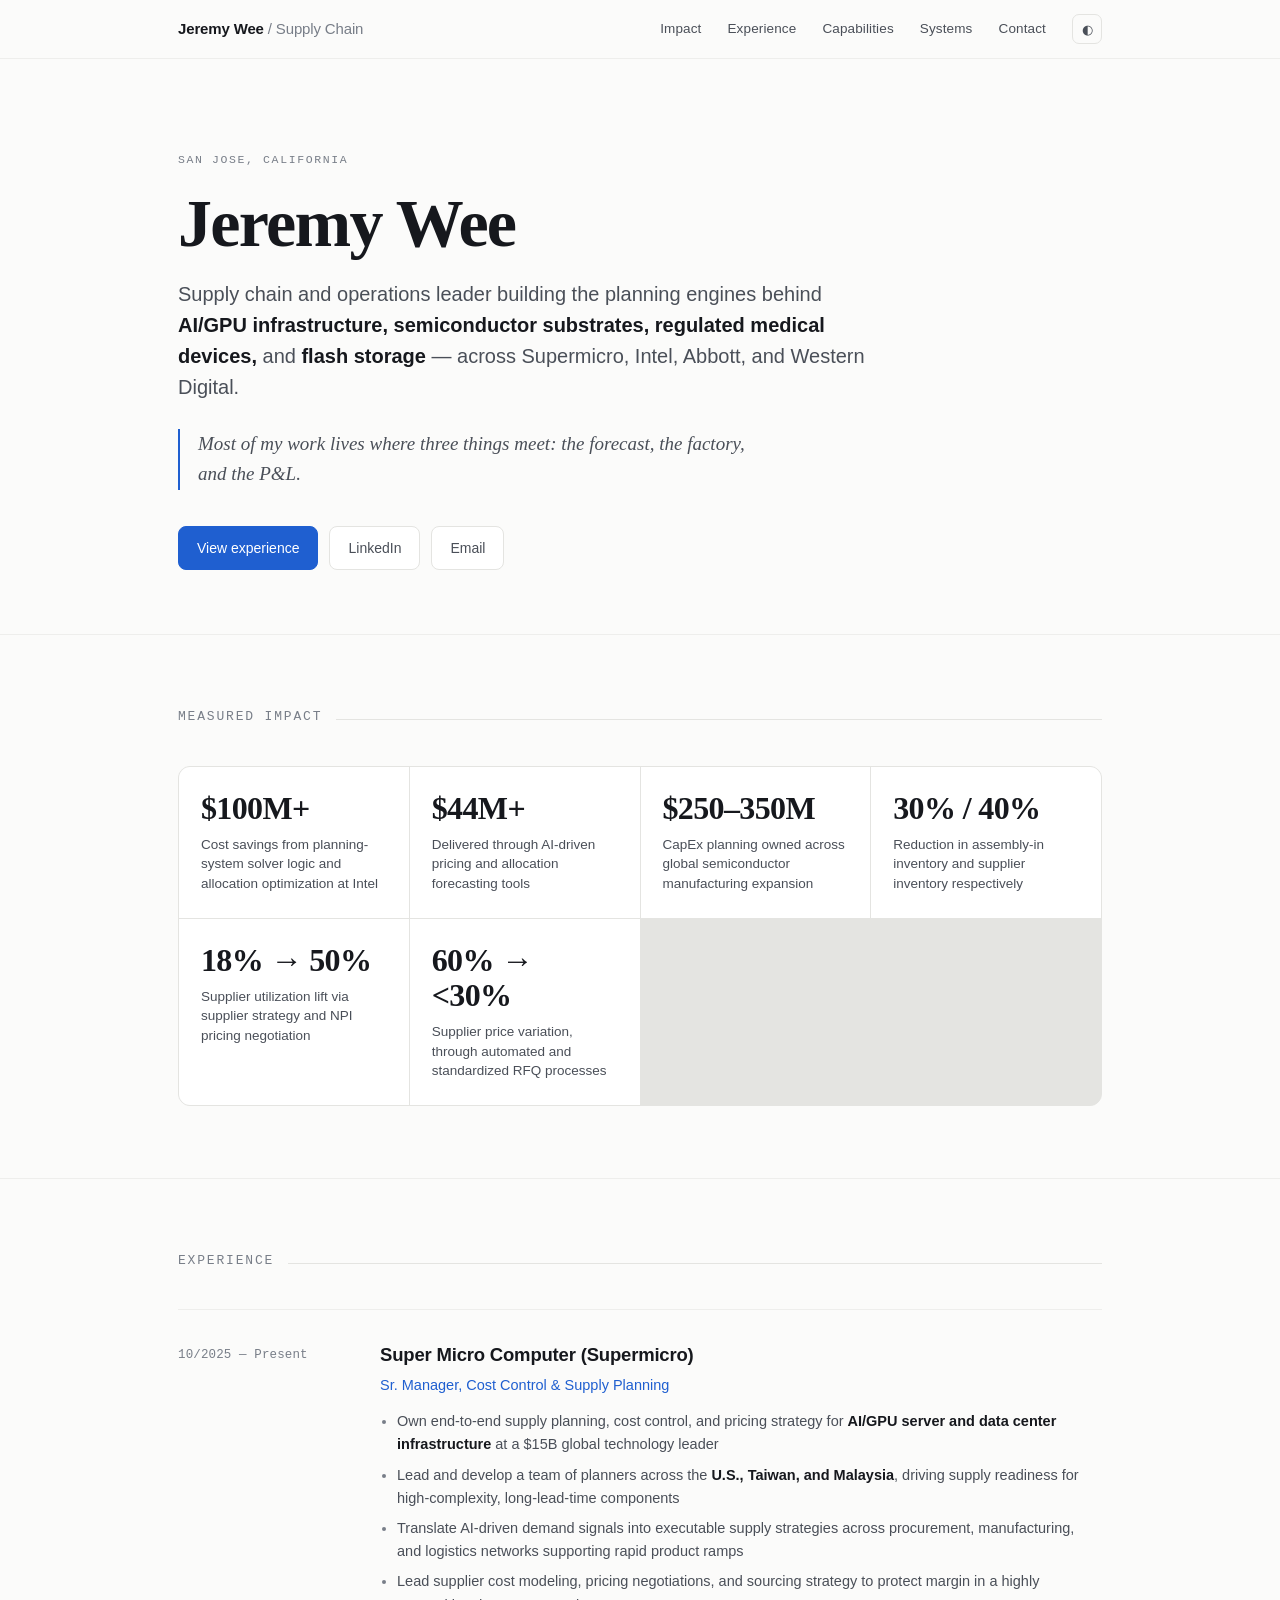
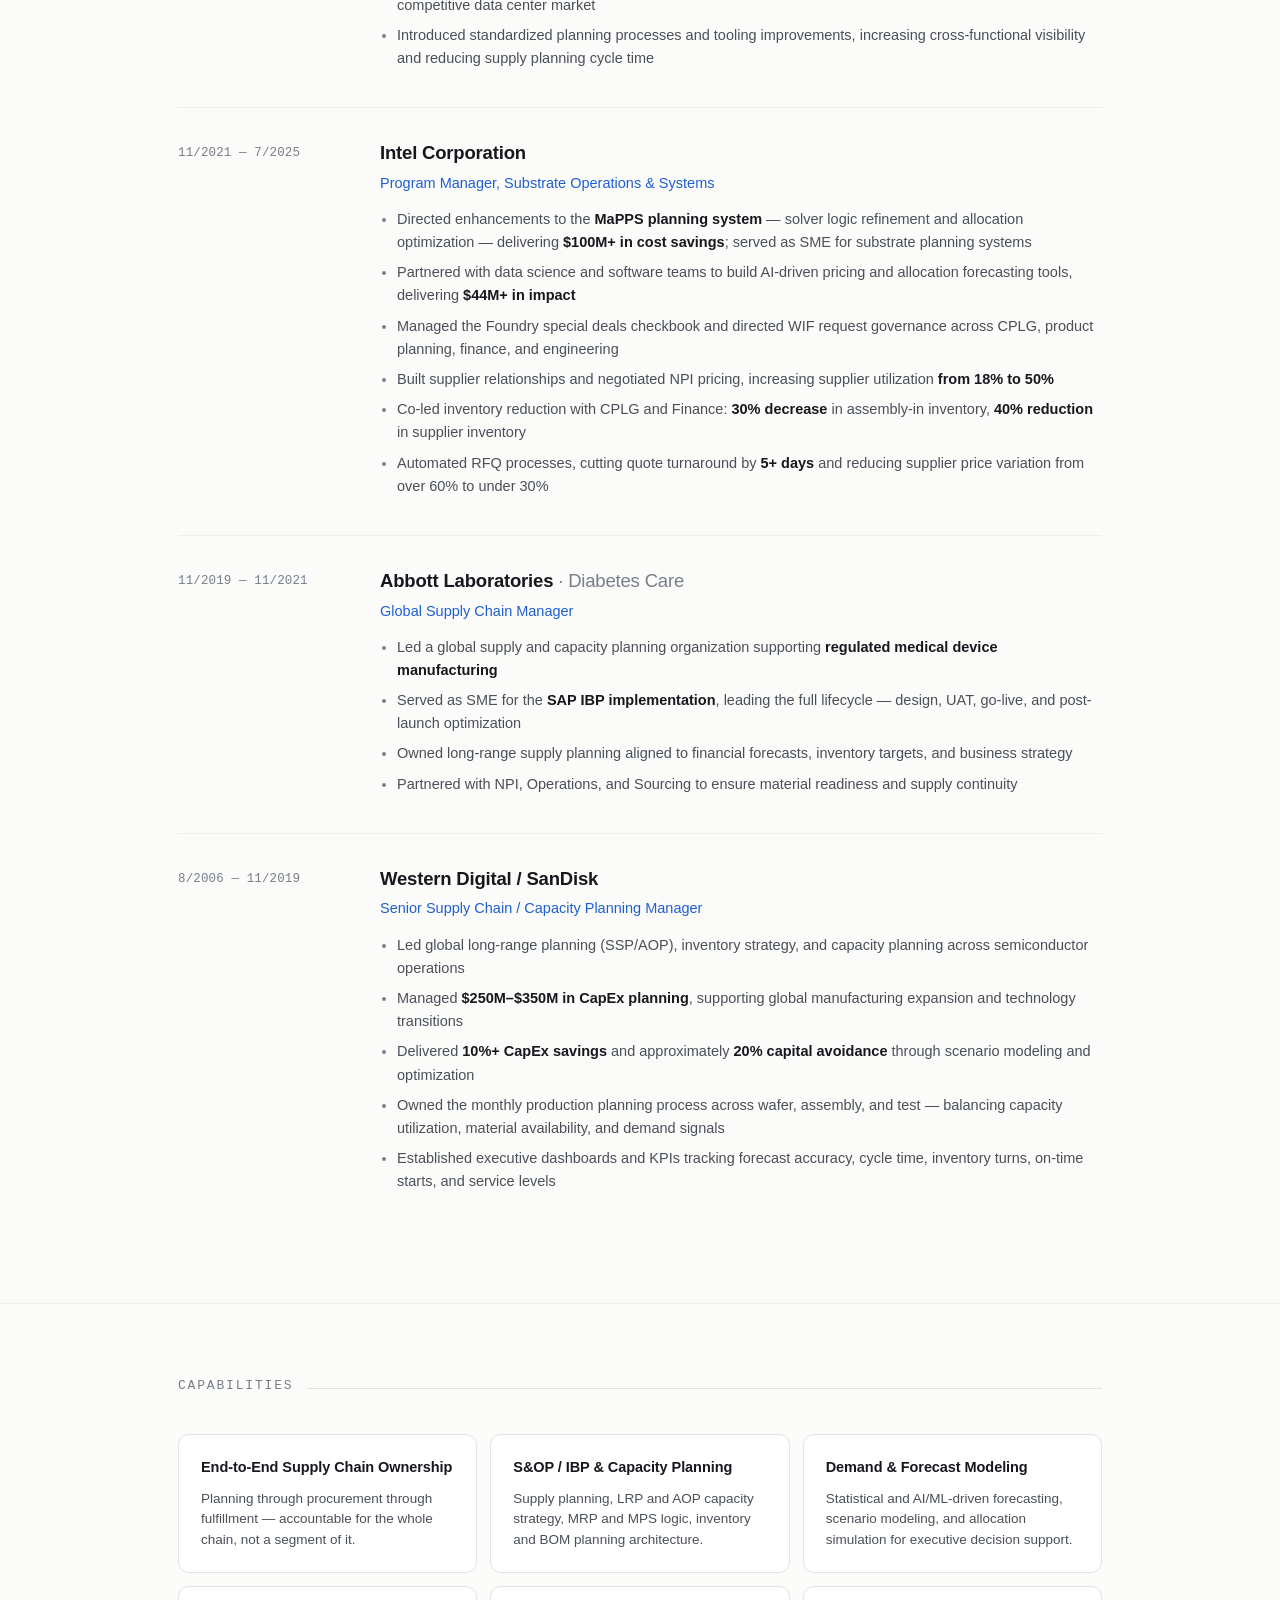
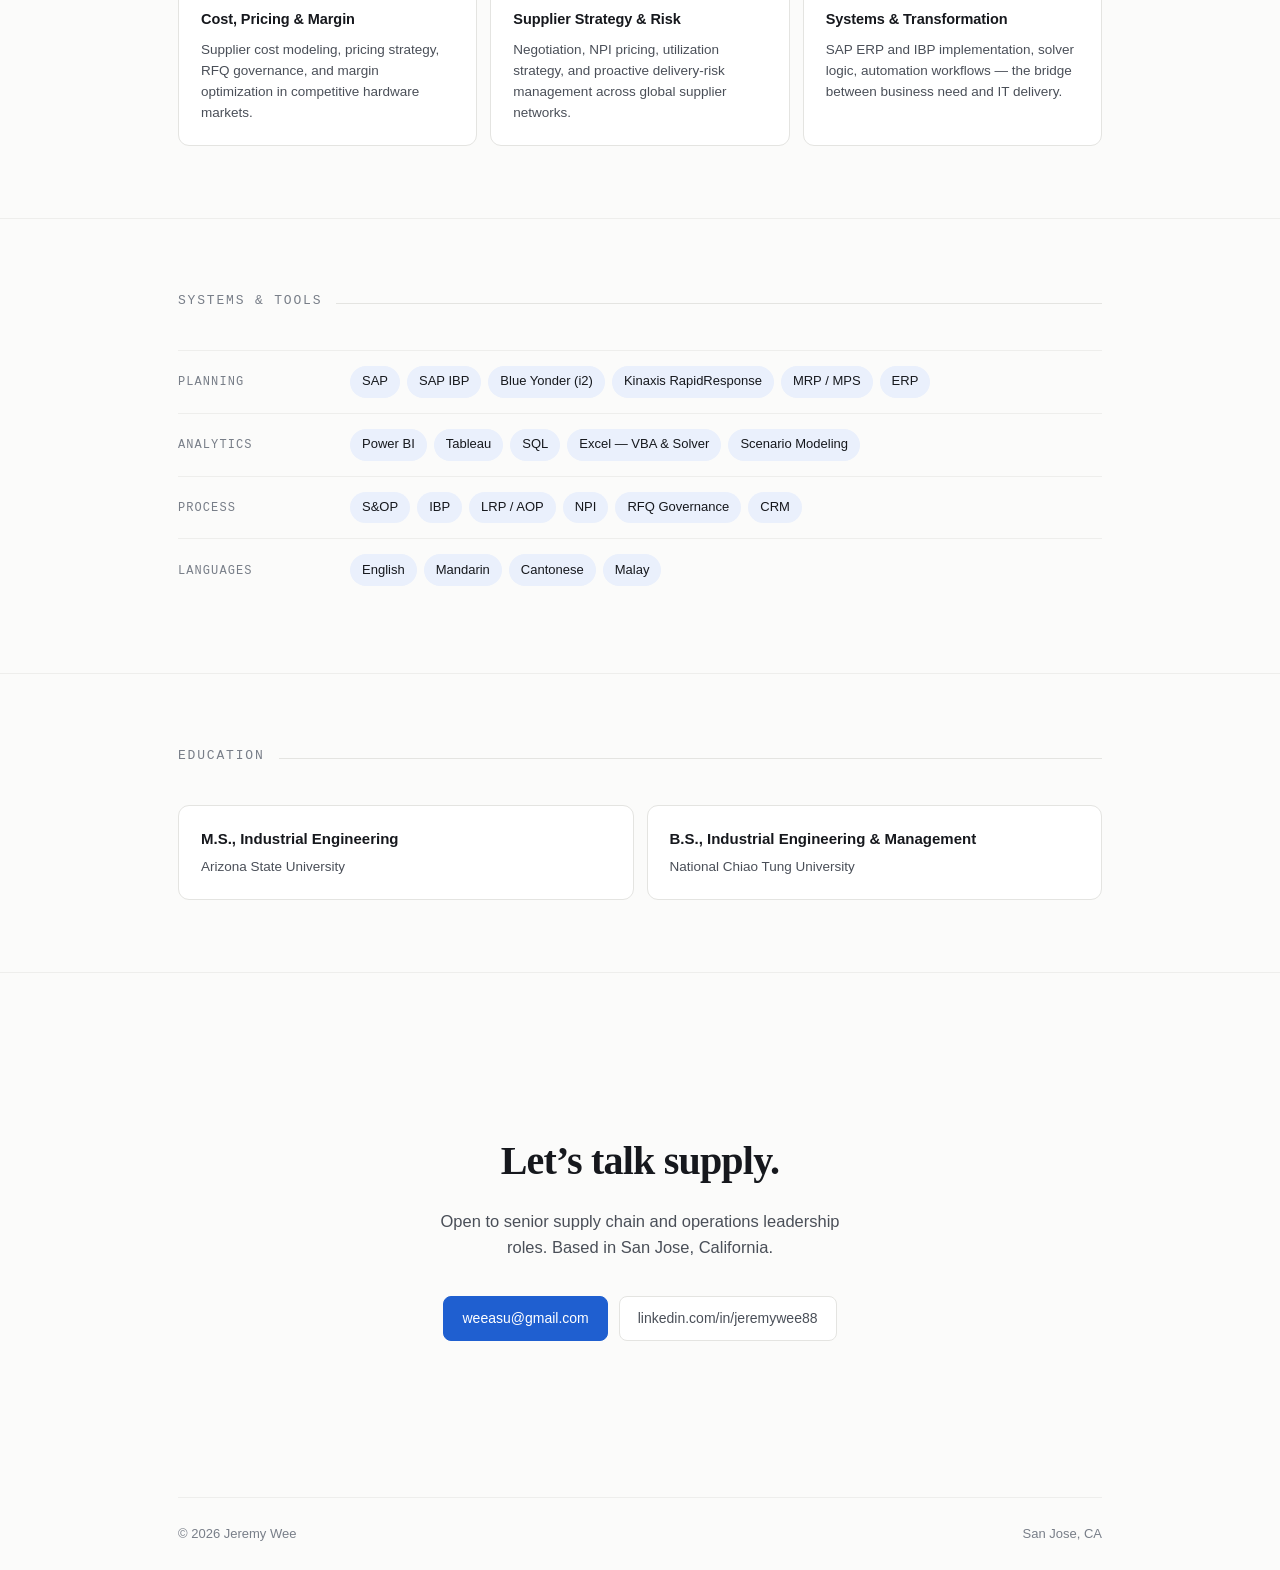
==== index.html @ 5e12306e "Add profile README and portfolio site Profile README renders on github.com/gnotacomp; index.html ser" ====
<!doctype html>
<html lang="en">
<head>
<meta charset="utf-8">
<meta name="viewport" content="width=device-width, initial-scale=1">
<title>Jeremy Wee — Supply Chain &amp; Operations Leader</title>
<meta name="description" content="Supply chain and operations leader with 19 years across Supermicro, Intel, Abbott, and Western Digital. End-to-end planning, capacity strategy, cost and pricing, systems transformation.">
<style>
:root{
  --bg:#fbfbfa; --surface:#ffffff; --line:#e4e4e1; --line-soft:#eeeeec;
  --ink:#16181d; --ink-2:#4a4f58; --ink-3:#787e88;
  --accent:#1f5fd0; --accent-soft:#eaf0fc;
  --mono:ui-monospace,SFMono-Regular,"SF Mono",Menlo,Consolas,monospace;
  --sans:-apple-system,BlinkMacSystemFont,"Segoe UI",Inter,Roboto,Helvetica,Arial,sans-serif;
  --serif:"Iowan Old Style","Palatino Linotype",Palatino,Georgia,serif;
}
@media (prefers-color-scheme:dark){
  :root:not([data-theme="light"]){
    --bg:#0e1013; --surface:#15181d; --line:#262a31; --line-soft:#1e2127;
    --ink:#f0f1f3; --ink-2:#aeb4be; --ink-3:#777e89;
    --accent:#6a9bf0; --accent-soft:#182236;
  }
}
:root[data-theme="dark"]{
  --bg:#0e1013; --surface:#15181d; --line:#262a31; --line-soft:#1e2127;
  --ink:#f0f1f3; --ink-2:#aeb4be; --ink-3:#777e89;
  --accent:#6a9bf0; --accent-soft:#182236;
}
*{box-sizing:border-box}
body{margin:0;background:var(--bg);color:var(--ink);font-family:var(--sans);
  font-size:16px;line-height:1.6;-webkit-font-smoothing:antialiased}
.wrap{max-width:980px;margin:0 auto;padding:0 28px}
a{color:var(--accent);text-decoration:none}
a:hover{text-decoration:underline}
img{max-width:100%}

/* ---------- nav ---------- */
nav{position:sticky;top:0;z-index:50;background:var(--bg);
  border-bottom:1px solid var(--line-soft)}
nav .wrap{display:flex;align-items:center;justify-content:space-between;height:58px}
.mark{font-weight:650;letter-spacing:-.01em;font-size:15px;color:var(--ink)}
.mark span{color:var(--ink-3);font-weight:400}
.navlinks{display:flex;gap:26px;align-items:center}
.navlinks a{font-size:13.5px;color:var(--ink-2);letter-spacing:.01em}
.navlinks a:hover{color:var(--ink);text-decoration:none}
#themeBtn{background:none;border:1px solid var(--line);color:var(--ink-2);cursor:pointer;
  border-radius:7px;width:30px;height:30px;font-size:13px;line-height:1;display:grid;place-items:center}
#themeBtn:hover{color:var(--ink);border-color:var(--ink-3)}
@media(max-width:620px){.navlinks a:not(.cta){display:none}}

/* ---------- hero ---------- */
header{padding:92px 0 64px;border-bottom:1px solid var(--line-soft)}
.eyebrow{font-family:var(--mono);font-size:11.5px;letter-spacing:.14em;text-transform:uppercase;
  color:var(--ink-3);margin:0 0 20px}
h1{font-family:var(--serif);font-size:clamp(42px,7vw,68px);line-height:1.02;letter-spacing:-.025em;
  margin:0 0 20px;font-weight:600}
.lede{font-size:clamp(17px,2.4vw,20px);color:var(--ink-2);max-width:62ch;margin:0 0 14px;line-height:1.55}
.lede b{color:var(--ink);font-weight:600}
.pitch{font-family:var(--serif);font-size:19px;font-style:italic;color:var(--ink-2);
  max-width:60ch;margin:26px 0 0;padding-left:18px;border-left:2px solid var(--accent)}
.actions{display:flex;gap:11px;flex-wrap:wrap;margin-top:36px}
.btn{display:inline-flex;align-items:center;gap:7px;padding:10px 18px;border-radius:8px;
  font-size:14px;font-weight:500;border:1px solid var(--line);color:var(--ink-2);background:var(--surface)}
.btn:hover{border-color:var(--ink-3);color:var(--ink);text-decoration:none}
.btn.primary{background:var(--accent);border-color:var(--accent);color:#fff}
.btn.primary:hover{filter:brightness(1.08);color:#fff}

/* ---------- sections ---------- */
section{padding:72px 0;border-bottom:1px solid var(--line-soft)}
.sec-head{display:flex;align-items:baseline;gap:14px;margin-bottom:38px}
h2{font-size:13px;font-family:var(--mono);letter-spacing:.14em;text-transform:uppercase;
  color:var(--ink-3);margin:0;font-weight:500;white-space:nowrap}
.sec-head .rule{flex:1;height:1px;background:var(--line)}

/* ---------- metrics ---------- */
.metrics{display:grid;grid-template-columns:repeat(auto-fit,minmax(215px,1fr));gap:1px;
  background:var(--line);border:1px solid var(--line);border-radius:12px;overflow:hidden}
.metric{background:var(--surface);padding:24px 22px}
.metric .n{font-family:var(--serif);font-size:32px;font-weight:600;letter-spacing:-.02em;
  color:var(--ink);line-height:1.1;display:block}
.metric .l{font-size:13.5px;color:var(--ink-2);margin-top:9px;line-height:1.45}

/* ---------- experience ---------- */
.job{display:grid;grid-template-columns:168px 1fr;gap:34px;padding:30px 0;border-top:1px solid var(--line-soft)}
.job:first-child{border-top:none;padding-top:0}
.job .when{font-family:var(--mono);font-size:12.5px;color:var(--ink-3);padding-top:5px;letter-spacing:.01em}
.job h3{margin:0;font-size:18.5px;font-weight:620;letter-spacing:-.01em}
.job .role{color:var(--accent);font-size:14.5px;font-weight:500;margin:4px 0 13px}
.job ul{margin:0;padding-left:17px;color:var(--ink-2);font-size:14.5px}
.job li{margin-bottom:7px}
.job li::marker{color:var(--ink-3)}
.job li b{color:var(--ink);font-weight:600}
@media(max-width:700px){.job{grid-template-columns:1fr;gap:10px}.job .when{padding-top:0}}

/* ---------- capabilities ---------- */
.caps{display:grid;grid-template-columns:repeat(auto-fit,minmax(272px,1fr));gap:13px}
.cap{background:var(--surface);border:1px solid var(--line);border-radius:11px;padding:21px 22px}
.cap h4{margin:0 0 9px;font-size:14.5px;font-weight:620;letter-spacing:-.005em}
.cap p{margin:0;font-size:13.5px;color:var(--ink-2);line-height:1.55}

/* ---------- stack ---------- */
.stack-row{display:grid;grid-template-columns:150px 1fr;gap:22px;padding:15px 0;
  border-top:1px solid var(--line-soft);align-items:baseline}
.stack-row:first-child{border-top:none}
.stack-row .k{font-family:var(--mono);font-size:12px;letter-spacing:.09em;text-transform:uppercase;color:var(--ink-3)}
.chips{display:flex;flex-wrap:wrap;gap:7px}
.chip{font-size:13px;padding:4.5px 11px;border-radius:999px;background:var(--accent-soft);
  color:var(--ink);border:1px solid transparent}
@media(max-width:620px){.stack-row{grid-template-columns:1fr;gap:9px}}

/* ---------- education ---------- */
.edu{display:grid;grid-template-columns:1fr 1fr;gap:13px}
.edu .card{background:var(--surface);border:1px solid var(--line);border-radius:11px;padding:21px 22px}
.edu .deg{font-weight:620;font-size:15px;margin:0 0 5px}
.edu .school{color:var(--ink-2);font-size:13.5px;margin:0}
@media(max-width:620px){.edu{grid-template-columns:1fr}}

/* ---------- contact ---------- */
.contact{text-align:center;padding:84px 0}
.contact h3{font-family:var(--serif);font-size:clamp(28px,4.6vw,40px);font-weight:600;
  letter-spacing:-.02em;margin:0 0 15px}
.contact p{color:var(--ink-2);max-width:48ch;margin:0 auto 32px;font-size:16.5px}
footer{border-top:1px solid var(--line-soft);padding:26px 0;display:flex;justify-content:space-between;
  flex-wrap:wrap;gap:10px;font-size:13px;color:var(--ink-3)}
</style>
</head>
<body>

<nav>
  <div class="wrap">
    <div class="mark">Jeremy Wee <span>/ Supply Chain</span></div>
    <div class="navlinks">
      <a href="#impact">Impact</a>
      <a href="#experience">Experience</a>
      <a href="#capabilities">Capabilities</a>
      <a href="#stack">Systems</a>
      <a href="#contact" class="cta">Contact</a>
      <button id="themeBtn" title="Toggle theme" aria-label="Toggle colour theme">&#9680;</button>
    </div>
  </div>
</nav>

<header>
  <div class="wrap">
    <p class="eyebrow">San Jose, California</p>
    <h1>Jeremy Wee</h1>
    <p class="lede">Supply chain and operations leader building the planning engines behind
      <b>AI/GPU infrastructure, semiconductor substrates, regulated medical devices,</b> and
      <b>flash storage</b> &mdash; across Supermicro, Intel, Abbott, and Western Digital.</p>
    <p class="pitch">Most of my work lives where three things meet: the forecast, the factory, and the P&amp;L.</p>
    <div class="actions">
      <a class="btn primary" href="#experience">View experience</a>
      <a class="btn" href="https://linkedin.com/in/jeremywee88" target="_blank" rel="noopener">LinkedIn</a>
      <a class="btn" href="mailto:weeasu@gmail.com">Email</a>
    </div>
  </div>
</header>

<section id="impact">
  <div class="wrap">
    <div class="sec-head"><h2>Measured Impact</h2><div class="rule"></div></div>
    <div class="metrics">
      <div class="metric"><span class="n">$100M+</span><div class="l">Cost savings from planning-system solver logic and allocation optimization at Intel</div></div>
      <div class="metric"><span class="n">$44M+</span><div class="l">Delivered through AI-driven pricing and allocation forecasting tools</div></div>
      <div class="metric"><span class="n">$250&ndash;350M</span><div class="l">CapEx planning owned across global semiconductor manufacturing expansion</div></div>
      <div class="metric"><span class="n">30% / 40%</span><div class="l">Reduction in assembly-in inventory and supplier inventory respectively</div></div>
      <div class="metric"><span class="n">18% &rarr; 50%</span><div class="l">Supplier utilization lift via supplier strategy and NPI pricing negotiation</div></div>
      <div class="metric"><span class="n">60% &rarr; &lt;30%</span><div class="l">Supplier price variation, through automated and standardized RFQ processes</div></div>
    </div>
  </div>
</section>

<section id="experience">
  <div class="wrap">
    <div class="sec-head"><h2>Experience</h2><div class="rule"></div></div>

    <div class="job">
      <div class="when">10/2025 &mdash; Present</div>
      <div>
        <h3>Super Micro Computer (Supermicro)</h3>
        <div class="role">Sr. Manager, Cost Control &amp; Supply Planning</div>
        <ul>
          <li>Own end-to-end supply planning, cost control, and pricing strategy for <b>AI/GPU server and data center infrastructure</b> at a $15B global technology leader</li>
          <li>Lead and develop a team of planners across the <b>U.S., Taiwan, and Malaysia</b>, driving supply readiness for high-complexity, long-lead-time components</li>
          <li>Translate AI-driven demand signals into executable supply strategies across procurement, manufacturing, and logistics networks supporting rapid product ramps</li>
          <li>Lead supplier cost modeling, pricing negotiations, and sourcing strategy to protect margin in a highly competitive data center market</li>
          <li>Introduced standardized planning processes and tooling improvements, increasing cross-functional visibility and reducing supply planning cycle time</li>
        </ul>
      </div>
    </div>

    <div class="job">
      <div class="when">11/2021 &mdash; 7/2025</div>
      <div>
        <h3>Intel Corporation</h3>
        <div class="role">Program Manager, Substrate Operations &amp; Systems</div>
        <ul>
          <li>Directed enhancements to the <b>MaPPS planning system</b> &mdash; solver logic refinement and allocation optimization &mdash; delivering <b>$100M+ in cost savings</b>; served as SME for substrate planning systems</li>
          <li>Partnered with data science and software teams to build AI-driven pricing and allocation forecasting tools, delivering <b>$44M+ in impact</b></li>
          <li>Managed the Foundry special deals checkbook and directed WIF request governance across CPLG, product planning, finance, and engineering</li>
          <li>Built supplier relationships and negotiated NPI pricing, increasing supplier utilization <b>from 18% to 50%</b></li>
          <li>Co-led inventory reduction with CPLG and Finance: <b>30% decrease</b> in assembly-in inventory, <b>40% reduction</b> in supplier inventory</li>
          <li>Automated RFQ processes, cutting quote turnaround by <b>5+ days</b> and reducing supplier price variation from over 60% to under 30%</li>
        </ul>
      </div>
    </div>

    <div class="job">
      <div class="when">11/2019 &mdash; 11/2021</div>
      <div>
        <h3>Abbott Laboratories <span style="color:var(--ink-3);font-weight:400">&middot; Diabetes Care</span></h3>
        <div class="role">Global Supply Chain Manager</div>
        <ul>
          <li>Led a global supply and capacity planning organization supporting <b>regulated medical device manufacturing</b></li>
          <li>Served as SME for the <b>SAP IBP implementation</b>, leading the full lifecycle &mdash; design, UAT, go-live, and post-launch optimization</li>
          <li>Owned long-range supply planning aligned to financial forecasts, inventory targets, and business strategy</li>
          <li>Partnered with NPI, Operations, and Sourcing to ensure material readiness and supply continuity</li>
        </ul>
      </div>
    </div>

    <div class="job">
      <div class="when">8/2006 &mdash; 11/2019</div>
      <div>
        <h3>Western Digital / SanDisk</h3>
        <div class="role">Senior Supply Chain / Capacity Planning Manager</div>
        <ul>
          <li>Led global long-range planning (SSP/AOP), inventory strategy, and capacity planning across semiconductor operations</li>
          <li>Managed <b>$250M&ndash;$350M in CapEx planning</b>, supporting global manufacturing expansion and technology transitions</li>
          <li>Delivered <b>10%+ CapEx savings</b> and approximately <b>20% capital avoidance</b> through scenario modeling and optimization</li>
          <li>Owned the monthly production planning process across wafer, assembly, and test &mdash; balancing capacity utilization, material availability, and demand signals</li>
          <li>Established executive dashboards and KPIs tracking forecast accuracy, cycle time, inventory turns, on-time starts, and service levels</li>
        </ul>
      </div>
    </div>
  </div>
</section>

<section id="capabilities">
  <div class="wrap">
    <div class="sec-head"><h2>Capabilities</h2><div class="rule"></div></div>
    <div class="caps">
      <div class="cap"><h4>End-to-End Supply Chain Ownership</h4><p>Planning through procurement through fulfillment &mdash; accountable for the whole chain, not a segment of it.</p></div>
      <div class="cap"><h4>S&amp;OP / IBP &amp; Capacity Planning</h4><p>Supply planning, LRP and AOP capacity strategy, MRP and MPS logic, inventory and BOM planning architecture.</p></div>
      <div class="cap"><h4>Demand &amp; Forecast Modeling</h4><p>Statistical and AI/ML-driven forecasting, scenario modeling, and allocation simulation for executive decision support.</p></div>
      <div class="cap"><h4>Cost, Pricing &amp; Margin</h4><p>Supplier cost modeling, pricing strategy, RFQ governance, and margin optimization in competitive hardware markets.</p></div>
      <div class="cap"><h4>Supplier Strategy &amp; Risk</h4><p>Negotiation, NPI pricing, utilization strategy, and proactive delivery-risk management across global supplier networks.</p></div>
      <div class="cap"><h4>Systems &amp; Transformation</h4><p>SAP ERP and IBP implementation, solver logic, automation workflows &mdash; the bridge between business need and IT delivery.</p></div>
    </div>
  </div>
</section>

<section id="stack">
  <div class="wrap">
    <div class="sec-head"><h2>Systems &amp; Tools</h2><div class="rule"></div></div>
    <div class="stack-row"><div class="k">Planning</div><div class="chips">
      <span class="chip">SAP</span><span class="chip">SAP IBP</span><span class="chip">Blue Yonder (i2)</span>
      <span class="chip">Kinaxis RapidResponse</span><span class="chip">MRP / MPS</span><span class="chip">ERP</span></div></div>
    <div class="stack-row"><div class="k">Analytics</div><div class="chips">
      <span class="chip">Power BI</span><span class="chip">Tableau</span><span class="chip">SQL</span>
      <span class="chip">Excel &mdash; VBA &amp; Solver</span><span class="chip">Scenario Modeling</span></div></div>
    <div class="stack-row"><div class="k">Process</div><div class="chips">
      <span class="chip">S&amp;OP</span><span class="chip">IBP</span><span class="chip">LRP / AOP</span>
      <span class="chip">NPI</span><span class="chip">RFQ Governance</span><span class="chip">CRM</span></div></div>
    <div class="stack-row"><div class="k">Languages</div><div class="chips">
      <span class="chip">English</span><span class="chip">Mandarin</span><span class="chip">Cantonese</span>
      <span class="chip">Malay</span></div></div>
  </div>
</section>

<section id="education">
  <div class="wrap">
    <div class="sec-head"><h2>Education</h2><div class="rule"></div></div>
    <div class="edu">
      <div class="card"><p class="deg">M.S., Industrial Engineering</p><p class="school">Arizona State University</p></div>
      <div class="card"><p class="deg">B.S., Industrial Engineering &amp; Management</p><p class="school">National Chiao Tung University</p></div>
    </div>
  </div>
</section>

<section id="contact" style="border-bottom:none">
  <div class="wrap contact">
    <h3>Let&rsquo;s talk supply.</h3>
    <p>Open to senior supply chain and operations leadership roles. Based in San Jose, California.</p>
    <div class="actions" style="justify-content:center">
      <a class="btn primary" href="mailto:weeasu@gmail.com">weeasu@gmail.com</a>
      <a class="btn" href="https://linkedin.com/in/jeremywee88" target="_blank" rel="noopener">linkedin.com/in/jeremywee88</a>
    </div>
  </div>
</section>

<div class="wrap"><footer>
  <span>&copy; <span id="yr"></span> Jeremy Wee</span>
  <span>San Jose, CA</span>
</footer></div>

<script>
document.getElementById('yr').textContent = new Date().getFullYear();
(function(){
  var btn = document.getElementById('themeBtn'), root = document.documentElement;
  try{ var s = localStorage.getItem('theme'); if(s) root.setAttribute('data-theme', s); }catch(e){}
  btn.addEventListener('click', function(){
    var dark = root.getAttribute('data-theme') === 'dark'
      || (!root.getAttribute('data-theme') && matchMedia('(prefers-color-scheme:dark)').matches);
    var next = dark ? 'light' : 'dark';
    root.setAttribute('data-theme', next);
    try{ localStorage.setItem('theme', next); }catch(e){}
  });
})();
</script>
</body>
</html>
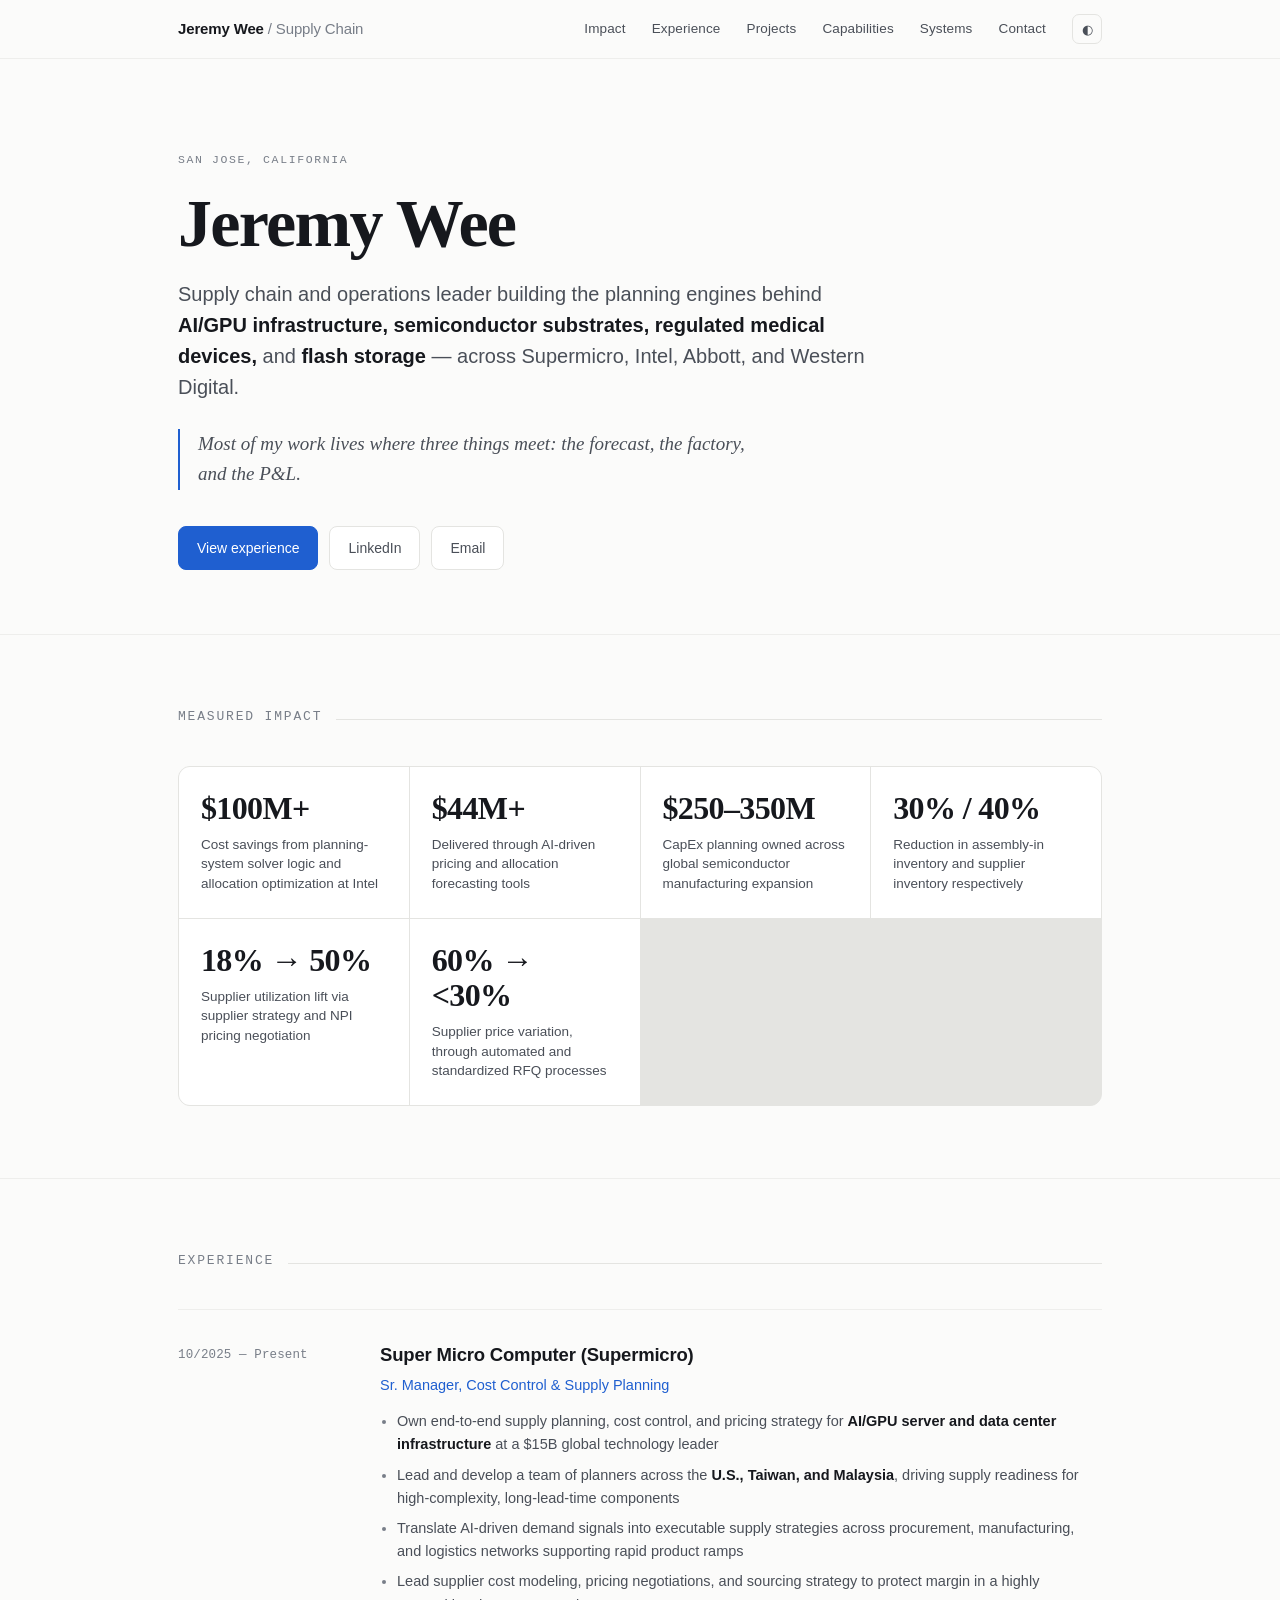
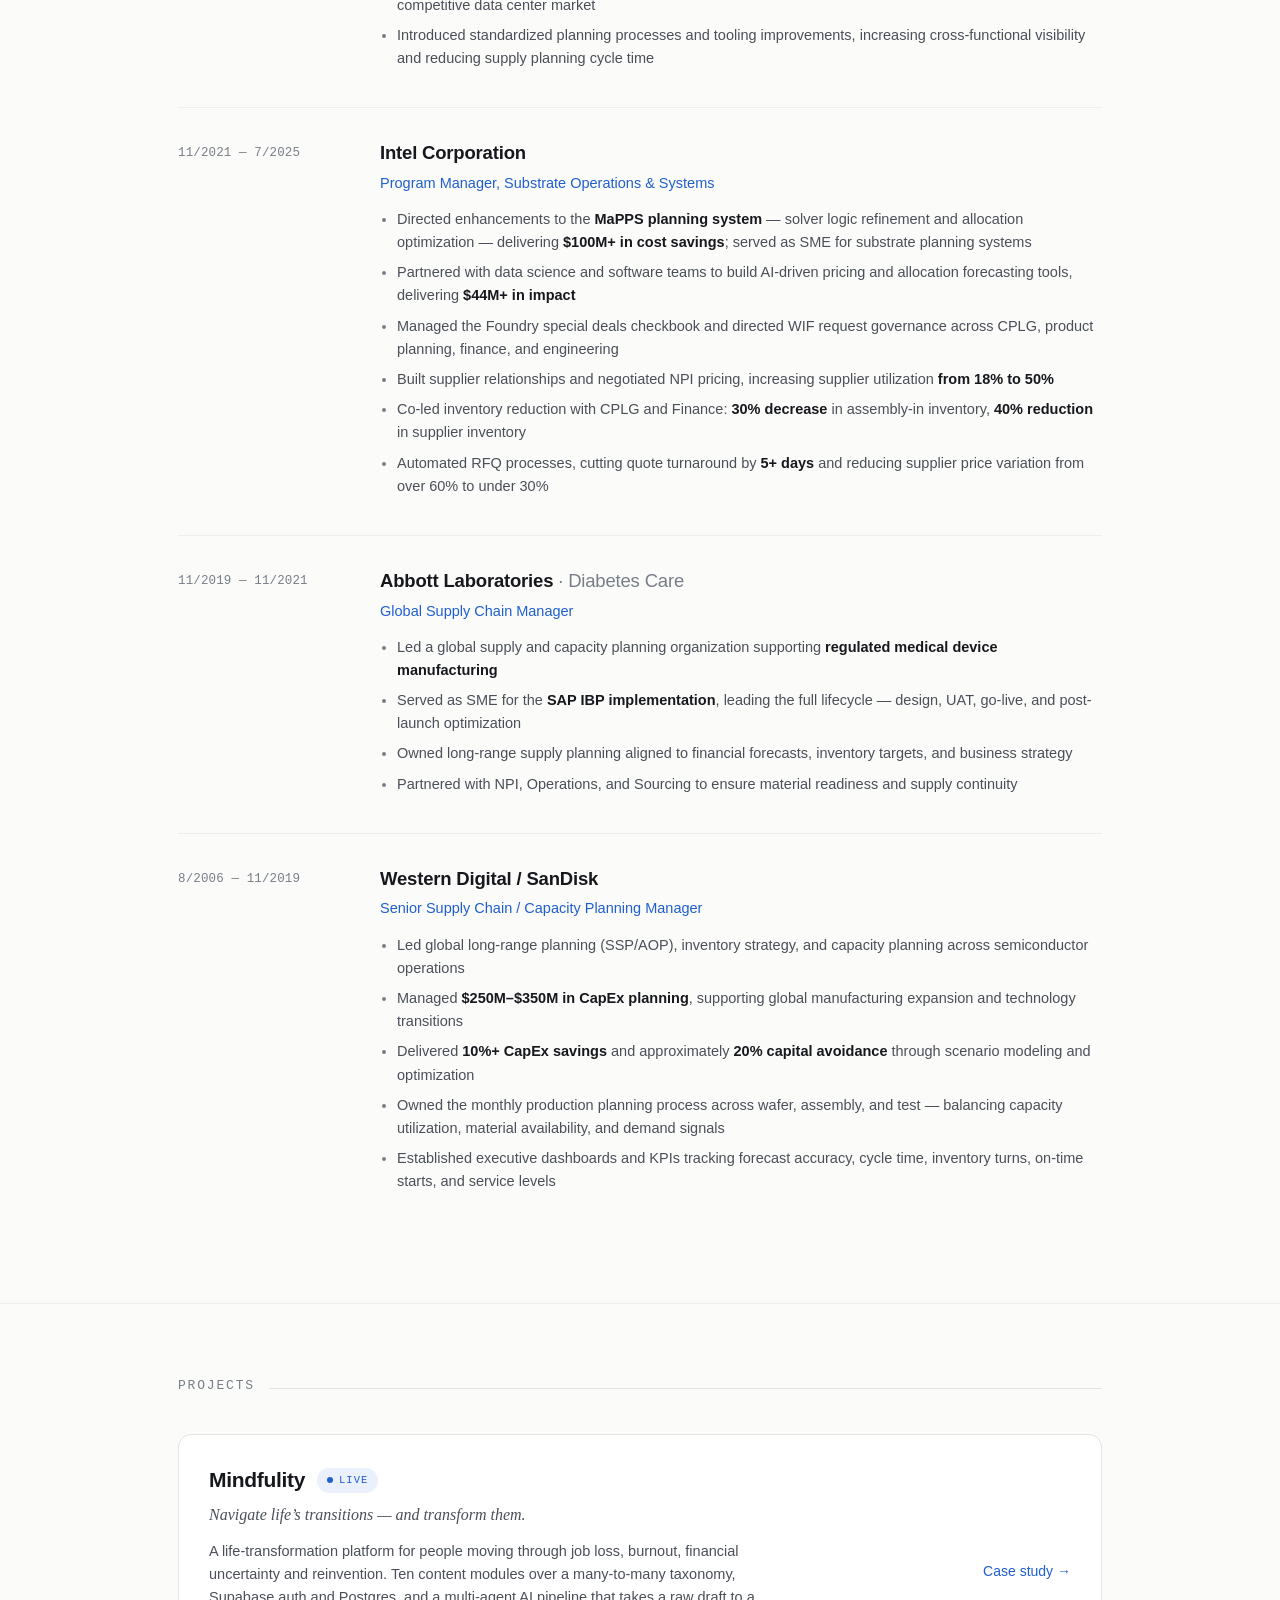
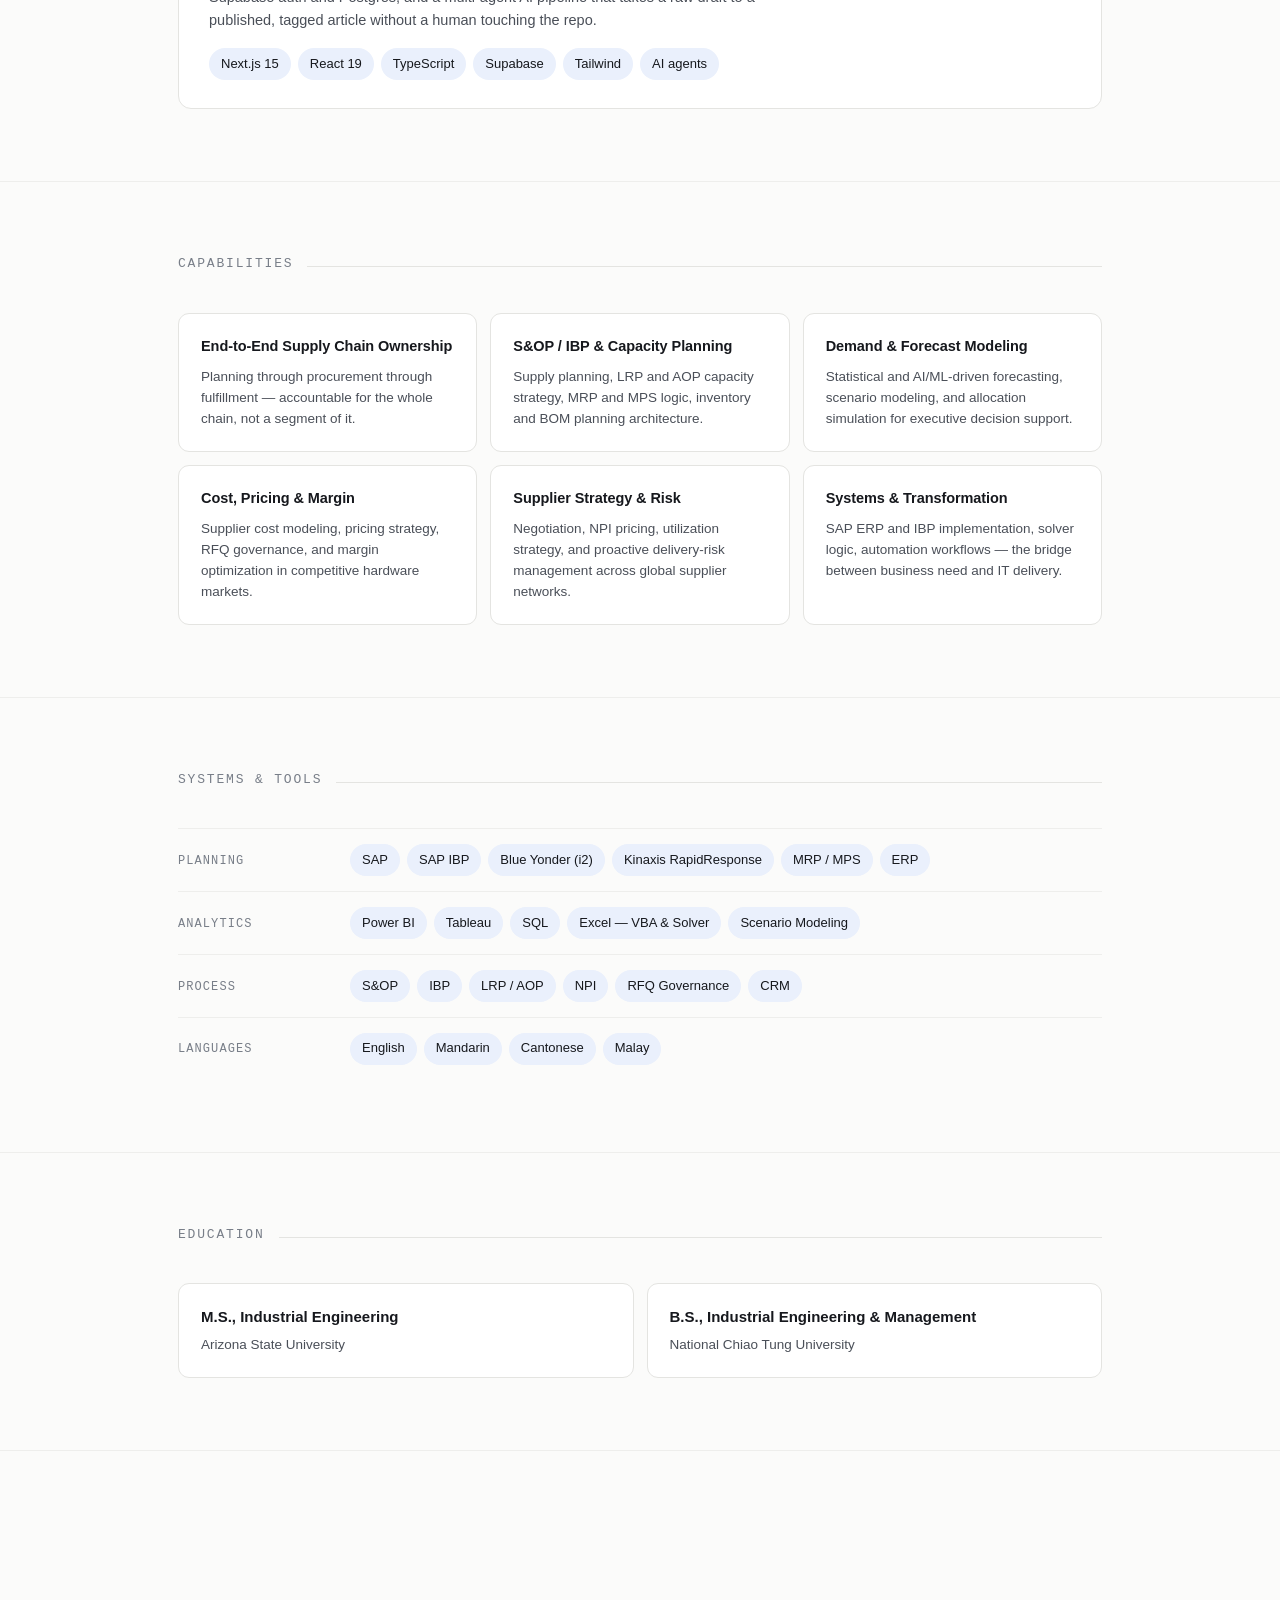
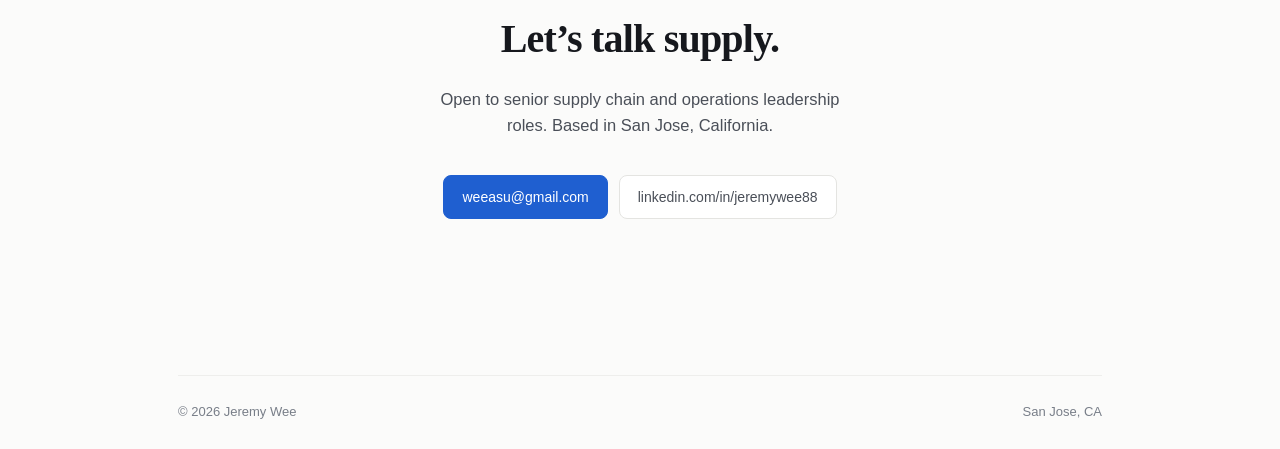
==== commit 4d5bdced: "Add Mindfulity hackathon case study page New /projects/mindfulity/ page: problem framing, live demo " ====
--- a/index.html
+++ b/index.html
@@ -98,6 +98,26 @@
 .cap h4{margin:0 0 9px;font-size:14.5px;font-weight:620;letter-spacing:-.005em}
 .cap p{margin:0;font-size:13.5px;color:var(--ink-2);line-height:1.55}
 
+/* ---------- projects ---------- */
+.project{display:grid;grid-template-columns:1fr auto;gap:26px;align-items:center;
+  background:var(--surface);border:1px solid var(--line);border-radius:13px;padding:28px 30px;
+  color:inherit;transition:border-color .15s,transform .15s}
+.project:hover{border-color:var(--accent);text-decoration:none;transform:translateY(-2px)}
+.project-top{display:flex;align-items:center;gap:12px;margin-bottom:5px}
+.project h3{margin:0;font-size:21px;font-weight:650;letter-spacing:-.015em}
+.live-tag{display:inline-flex;align-items:center;gap:6px;font-family:var(--mono);font-size:10.5px;
+  letter-spacing:.1em;text-transform:uppercase;color:var(--accent);background:var(--accent-soft);
+  padding:4px 10px;border-radius:999px}
+.pulse{width:6px;height:6px;border-radius:50%;background:var(--accent);animation:pulse 2.2s infinite}
+@keyframes pulse{0%{box-shadow:0 0 0 0 color-mix(in srgb,var(--accent) 55%,transparent)}
+  70%{box-shadow:0 0 0 8px transparent}100%{box-shadow:0 0 0 0 transparent}}
+@media(prefers-reduced-motion:reduce){.pulse{animation:none}}
+.project-tag{font-family:var(--serif);font-style:italic;font-size:16px;color:var(--ink-2);margin:0 0 12px}
+.project-desc{margin:0 0 16px;font-size:14.5px;color:var(--ink-2);line-height:1.6;max-width:68ch}
+.project-chips{display:flex;flex-wrap:wrap;gap:7px}
+.project-go{font-size:14px;color:var(--accent);font-weight:500;white-space:nowrap}
+@media(max-width:720px){.project{grid-template-columns:1fr;gap:18px}.project-go{text-align:left}}
+
 /* ---------- stack ---------- */
 .stack-row{display:grid;grid-template-columns:150px 1fr;gap:22px;padding:15px 0;
   border-top:1px solid var(--line-soft);align-items:baseline}
@@ -132,6 +152,7 @@
     <div class="navlinks">
       <a href="#impact">Impact</a>
       <a href="#experience">Experience</a>
+      <a href="#projects">Projects</a>
       <a href="#capabilities">Capabilities</a>
       <a href="#stack">Systems</a>
       <a href="#contact" class="cta">Contact</a>
@@ -233,6 +254,30 @@
         </ul>
       </div>
     </div>
+  </div>
+</section>
+
+<section id="projects">
+  <div class="wrap">
+    <div class="sec-head"><h2>Projects</h2><div class="rule"></div></div>
+    <a class="project" href="projects/mindfulity/">
+      <div class="project-main">
+        <div class="project-top">
+          <h3>Mindfulity</h3>
+          <span class="live-tag"><span class="pulse"></span>Live</span>
+        </div>
+        <p class="project-tag">Navigate life&rsquo;s transitions &mdash; and transform them.</p>
+        <p class="project-desc">A life-transformation platform for people moving through job loss, burnout,
+          financial uncertainty and reinvention. Ten content modules over a many-to-many taxonomy, Supabase
+          auth and Postgres, and a multi-agent AI pipeline that takes a raw draft to a published, tagged
+          article without a human touching the repo.</p>
+        <div class="project-chips">
+          <span class="chip">Next.js 15</span><span class="chip">React 19</span><span class="chip">TypeScript</span>
+          <span class="chip">Supabase</span><span class="chip">Tailwind</span><span class="chip">AI agents</span>
+        </div>
+      </div>
+      <div class="project-go">Case study &rarr;</div>
+    </a>
   </div>
 </section>
 
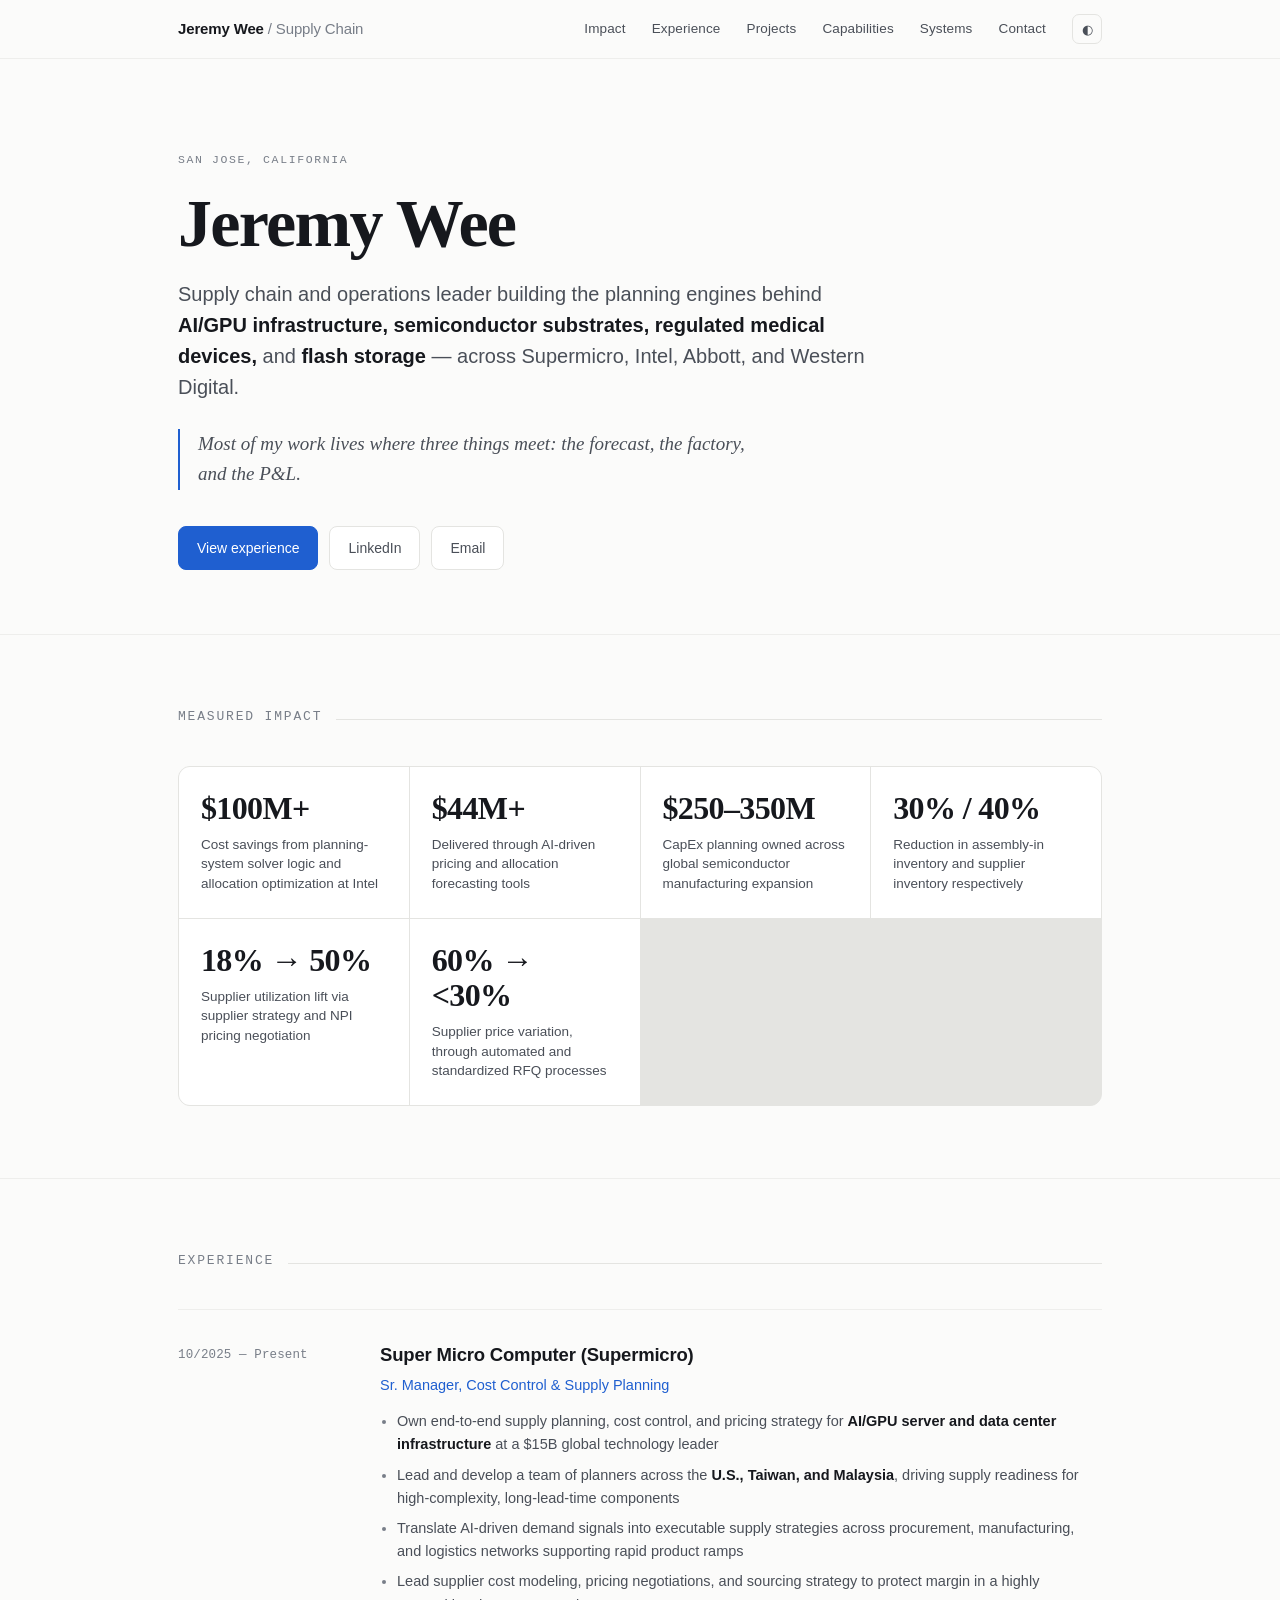
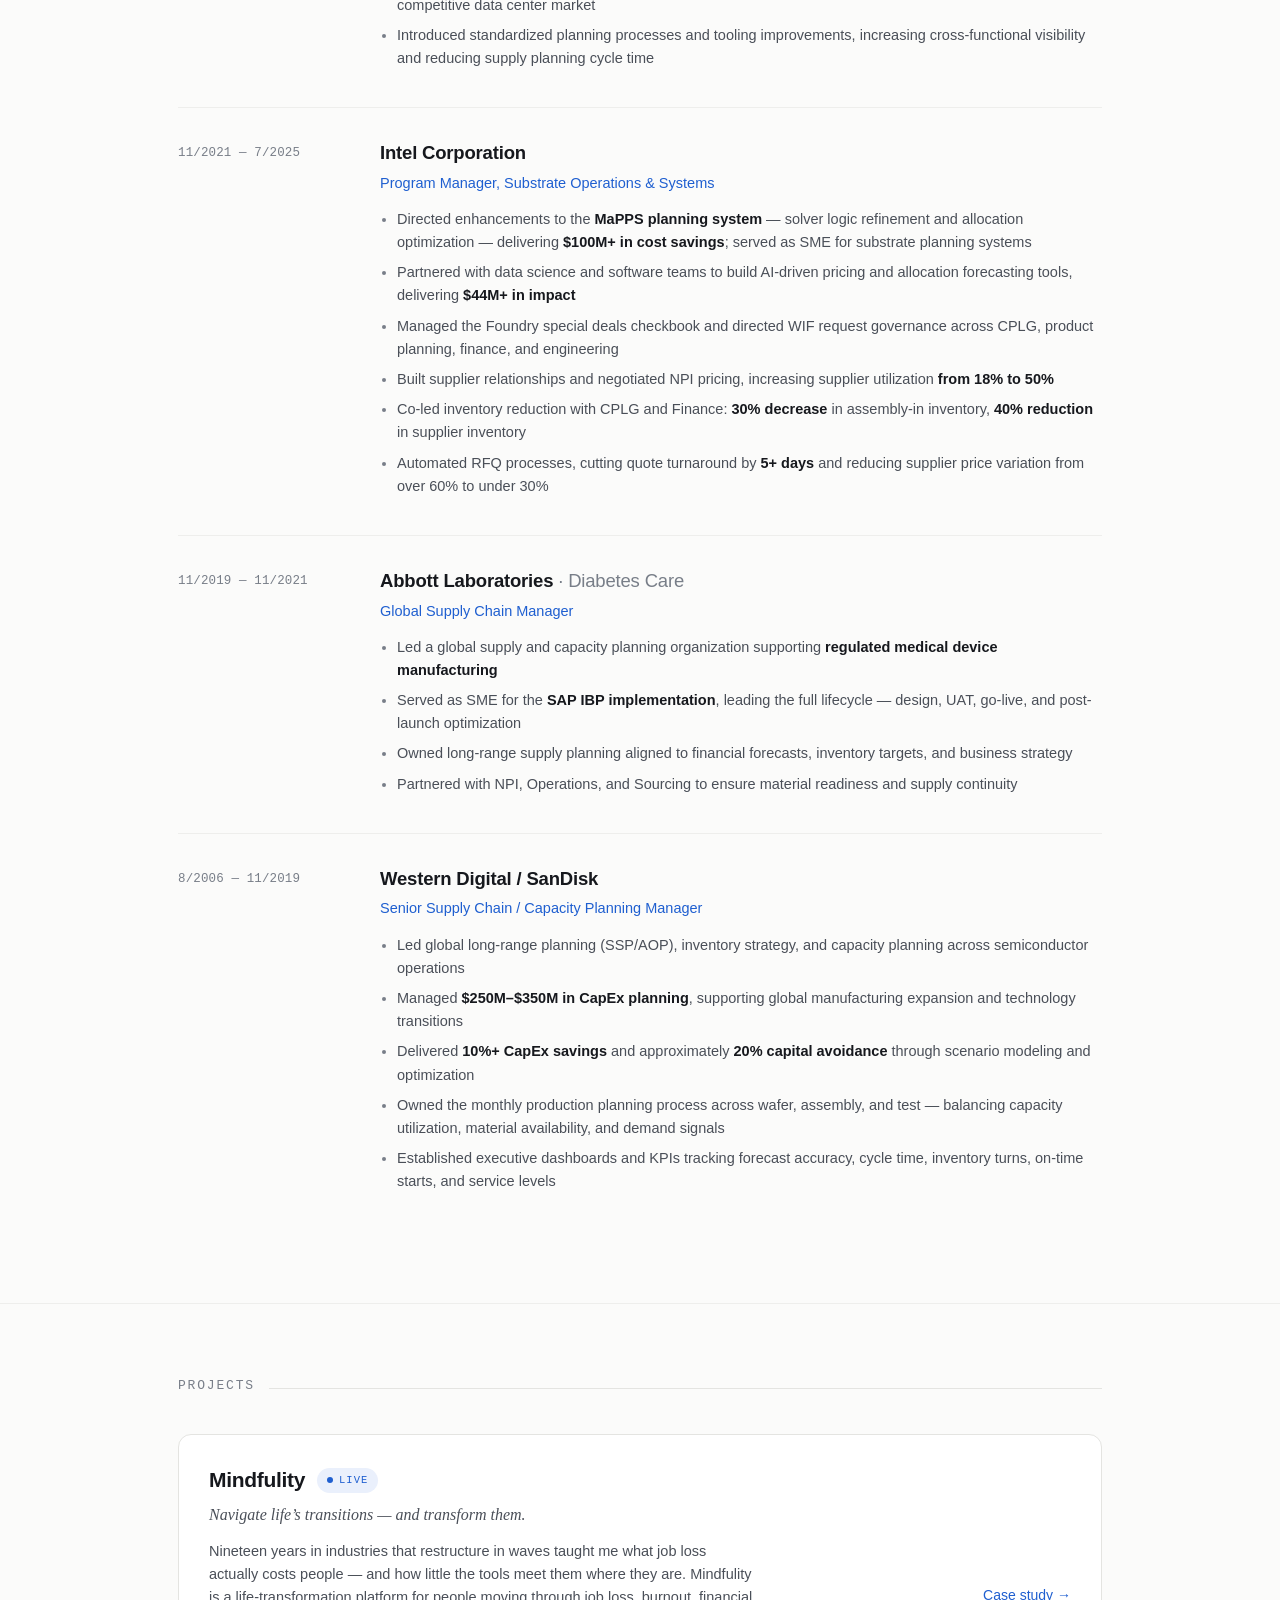
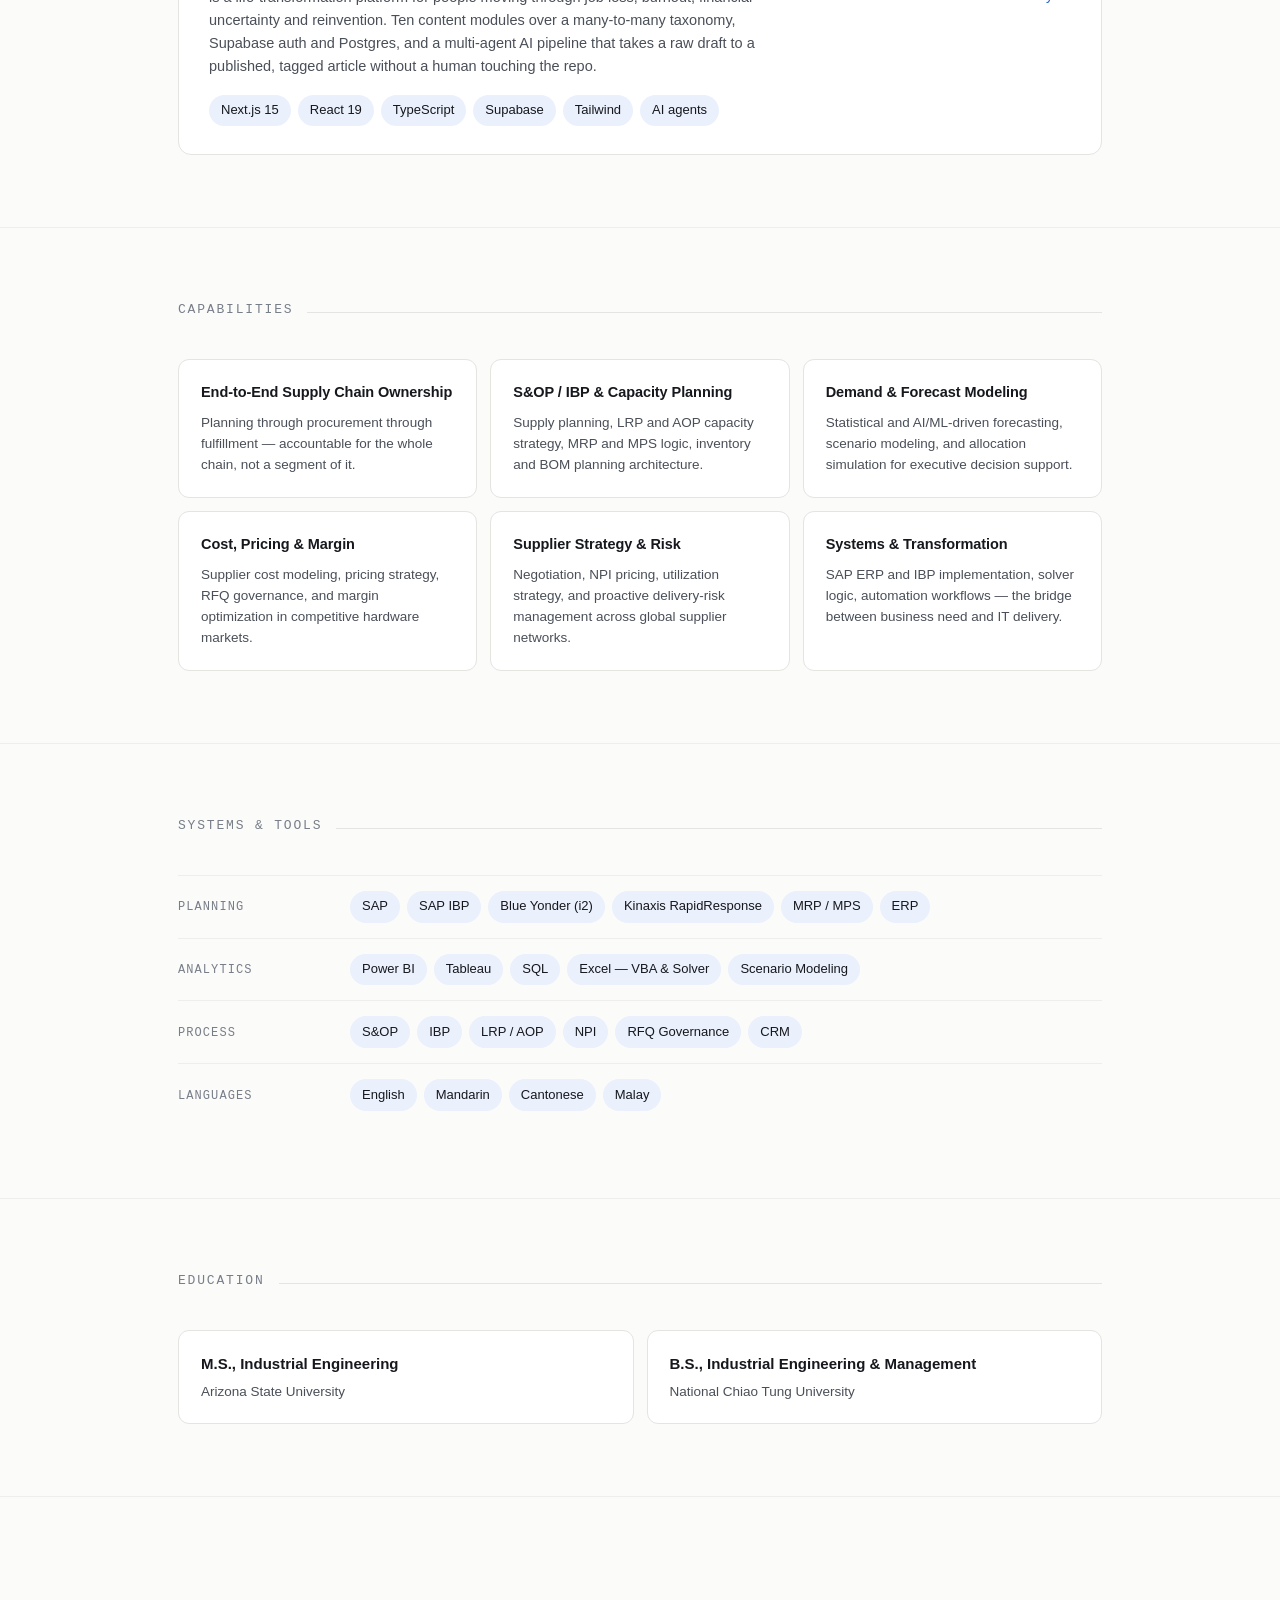
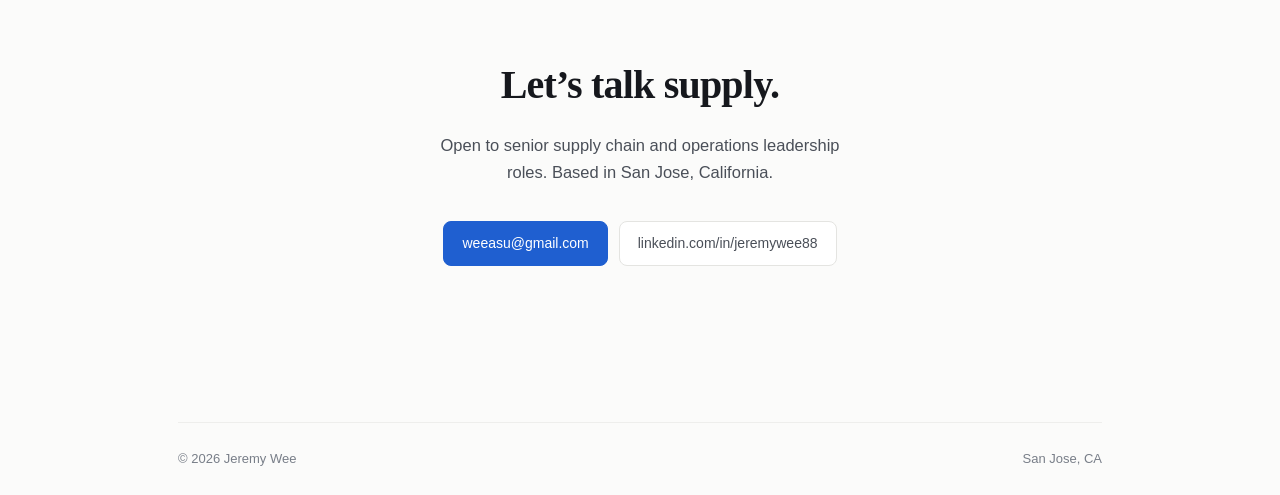
==== commit 59caf39b: "Add technical deep dives and the origin narrative Four collapsed deep-dive sections quoting real sou" ====
--- a/index.html
+++ b/index.html
@@ -267,10 +267,12 @@
           <span class="live-tag"><span class="pulse"></span>Live</span>
         </div>
         <p class="project-tag">Navigate life&rsquo;s transitions &mdash; and transform them.</p>
-        <p class="project-desc">A life-transformation platform for people moving through job loss, burnout,
-          financial uncertainty and reinvention. Ten content modules over a many-to-many taxonomy, Supabase
-          auth and Postgres, and a multi-agent AI pipeline that takes a raw draft to a published, tagged
-          article without a human touching the repo.</p>
+        <p class="project-desc">Nineteen years in industries that restructure in waves taught me what job loss
+          actually costs people &mdash; and how little the tools meet them where they are. Mindfulity is a
+          life-transformation platform for people moving through job loss, burnout, financial uncertainty and
+          reinvention. Ten content modules over a many-to-many taxonomy, Supabase auth and Postgres, and a
+          multi-agent AI pipeline that takes a raw draft to a published, tagged article without a human
+          touching the repo.</p>
         <div class="project-chips">
           <span class="chip">Next.js 15</span><span class="chip">React 19</span><span class="chip">TypeScript</span>
           <span class="chip">Supabase</span><span class="chip">Tailwind</span><span class="chip">AI agents</span>
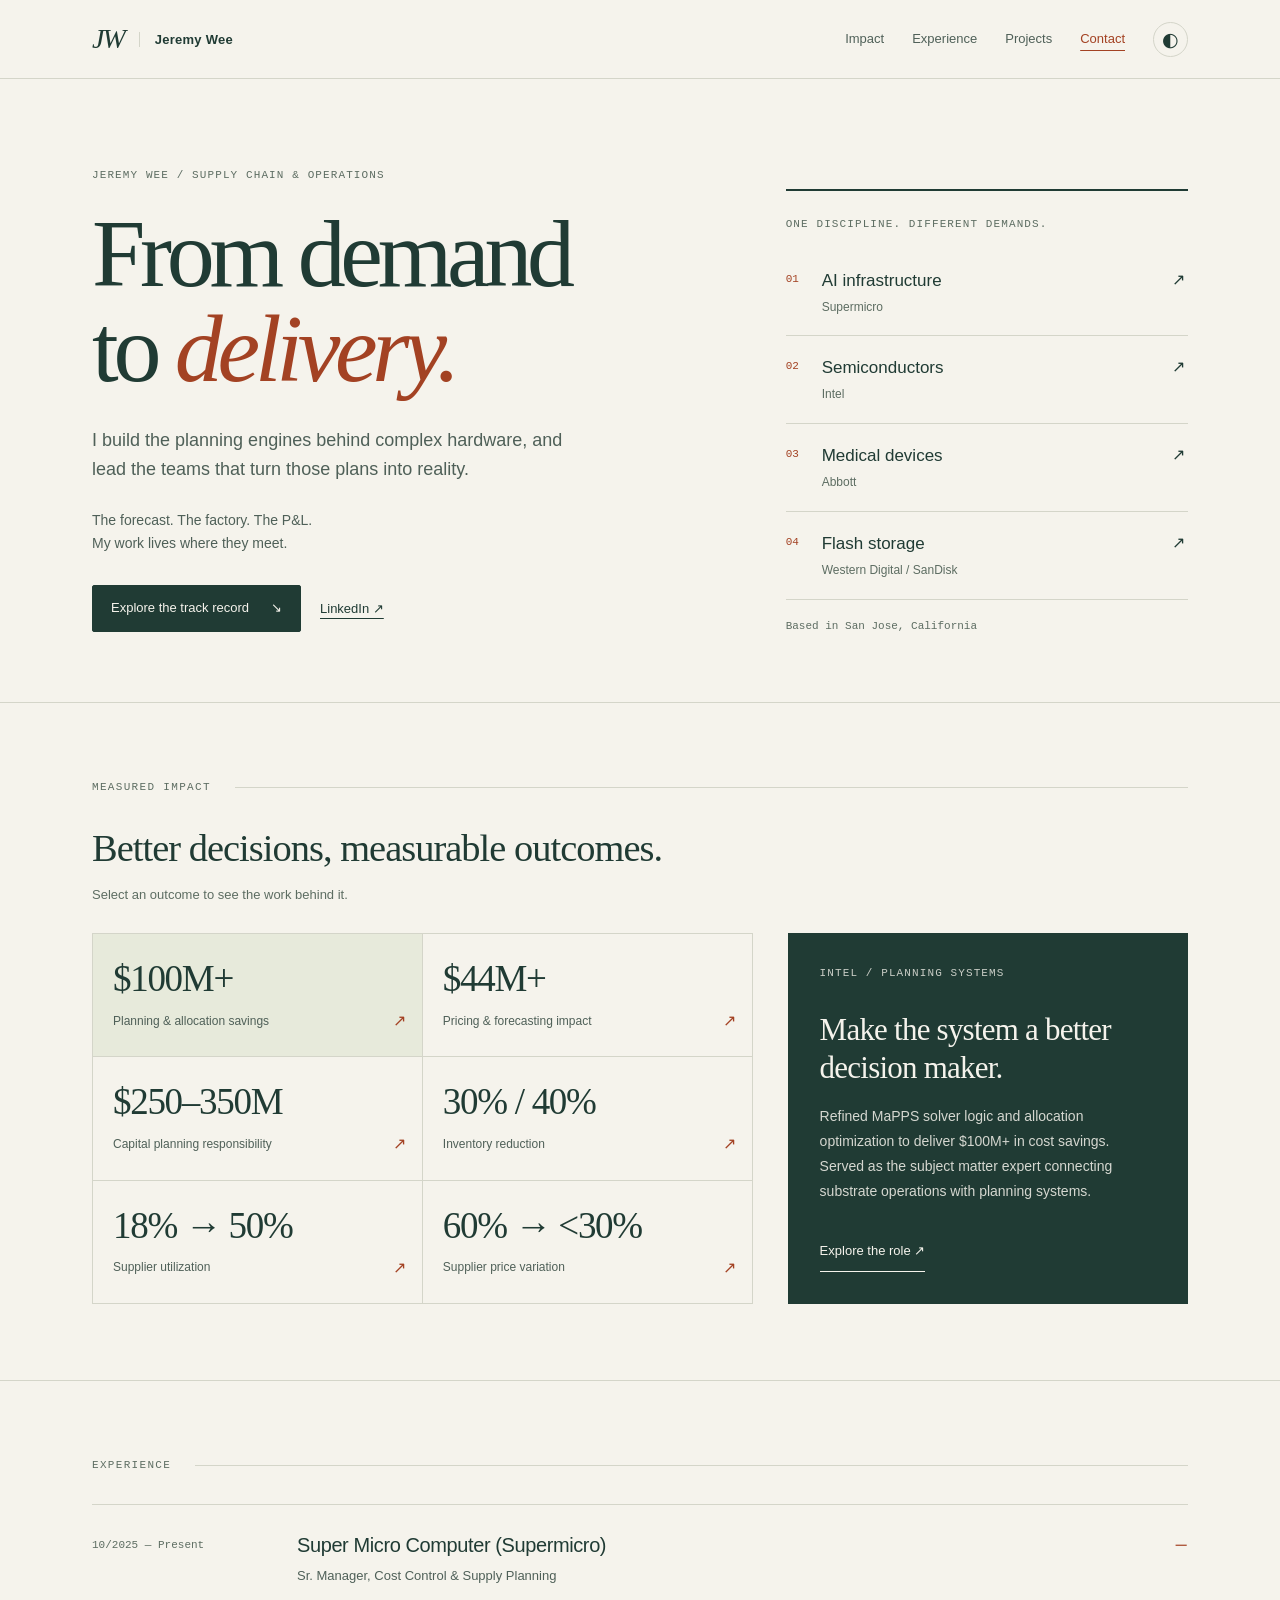
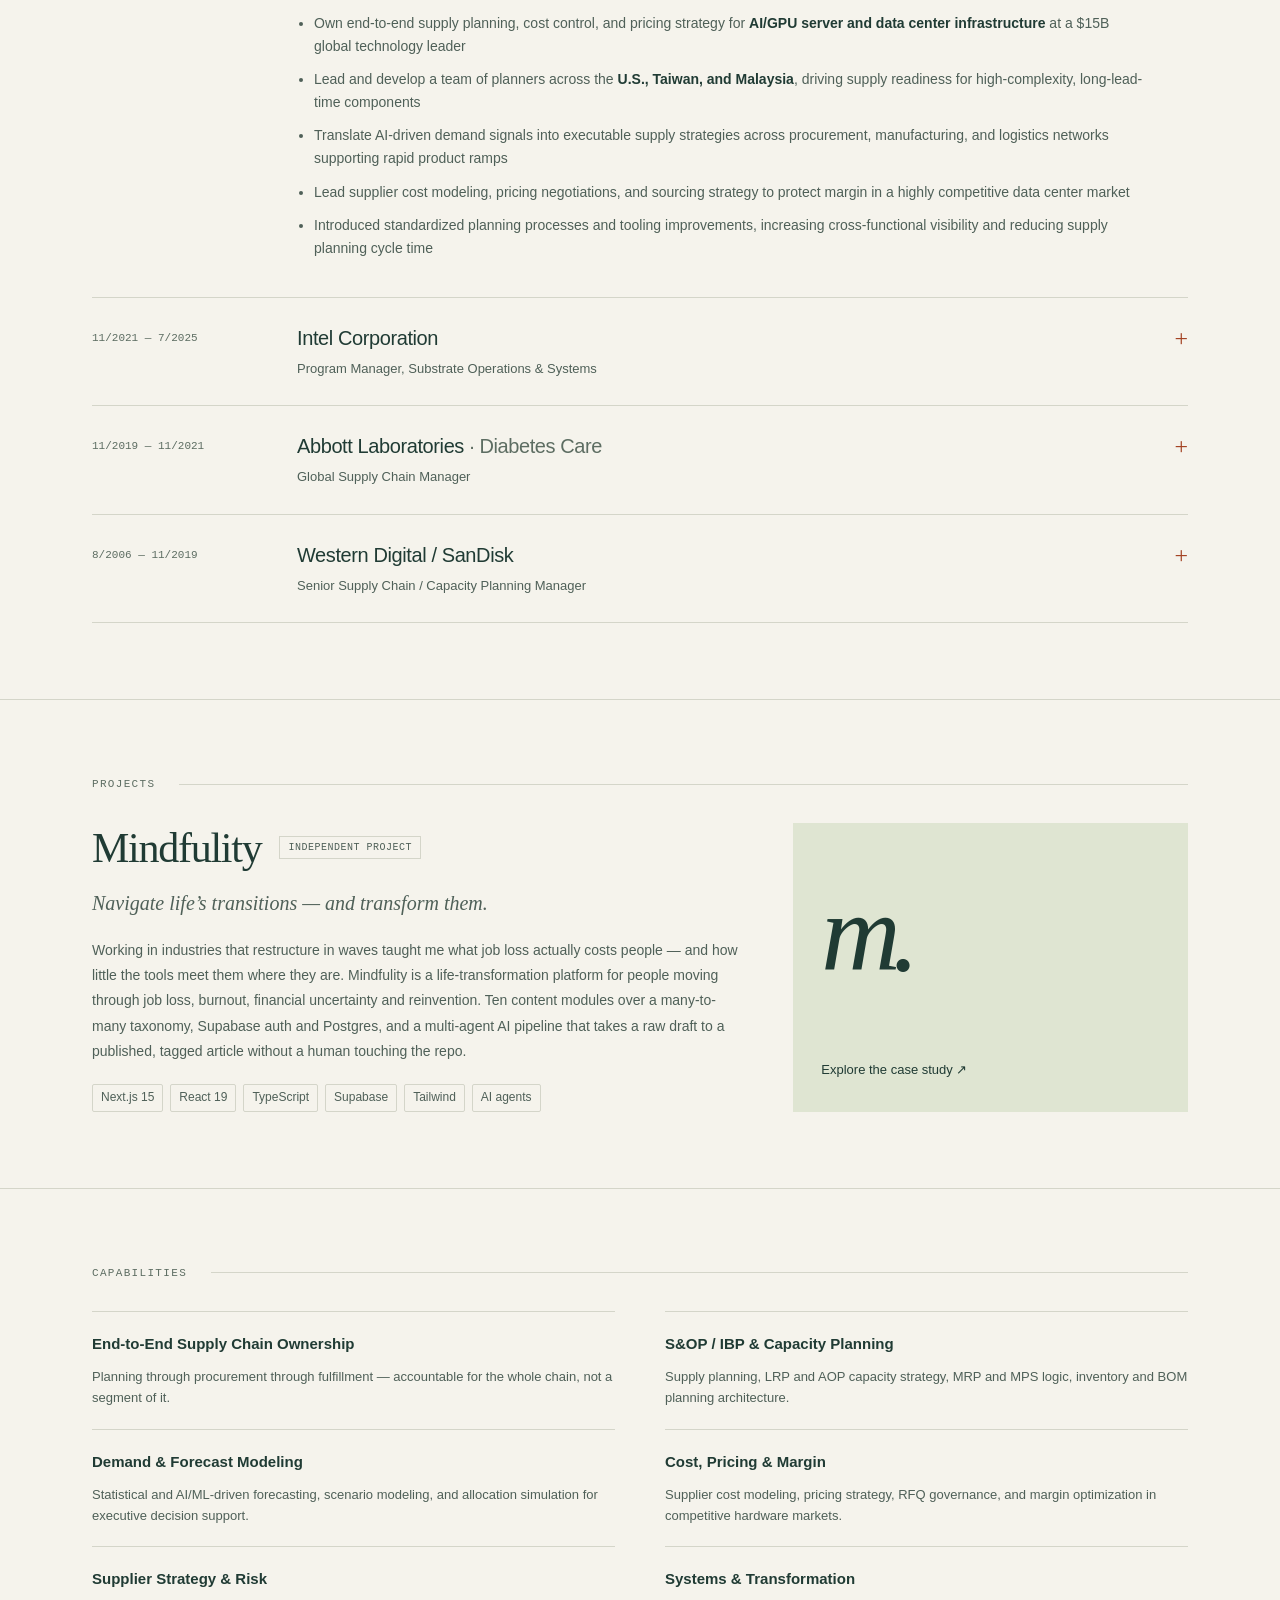
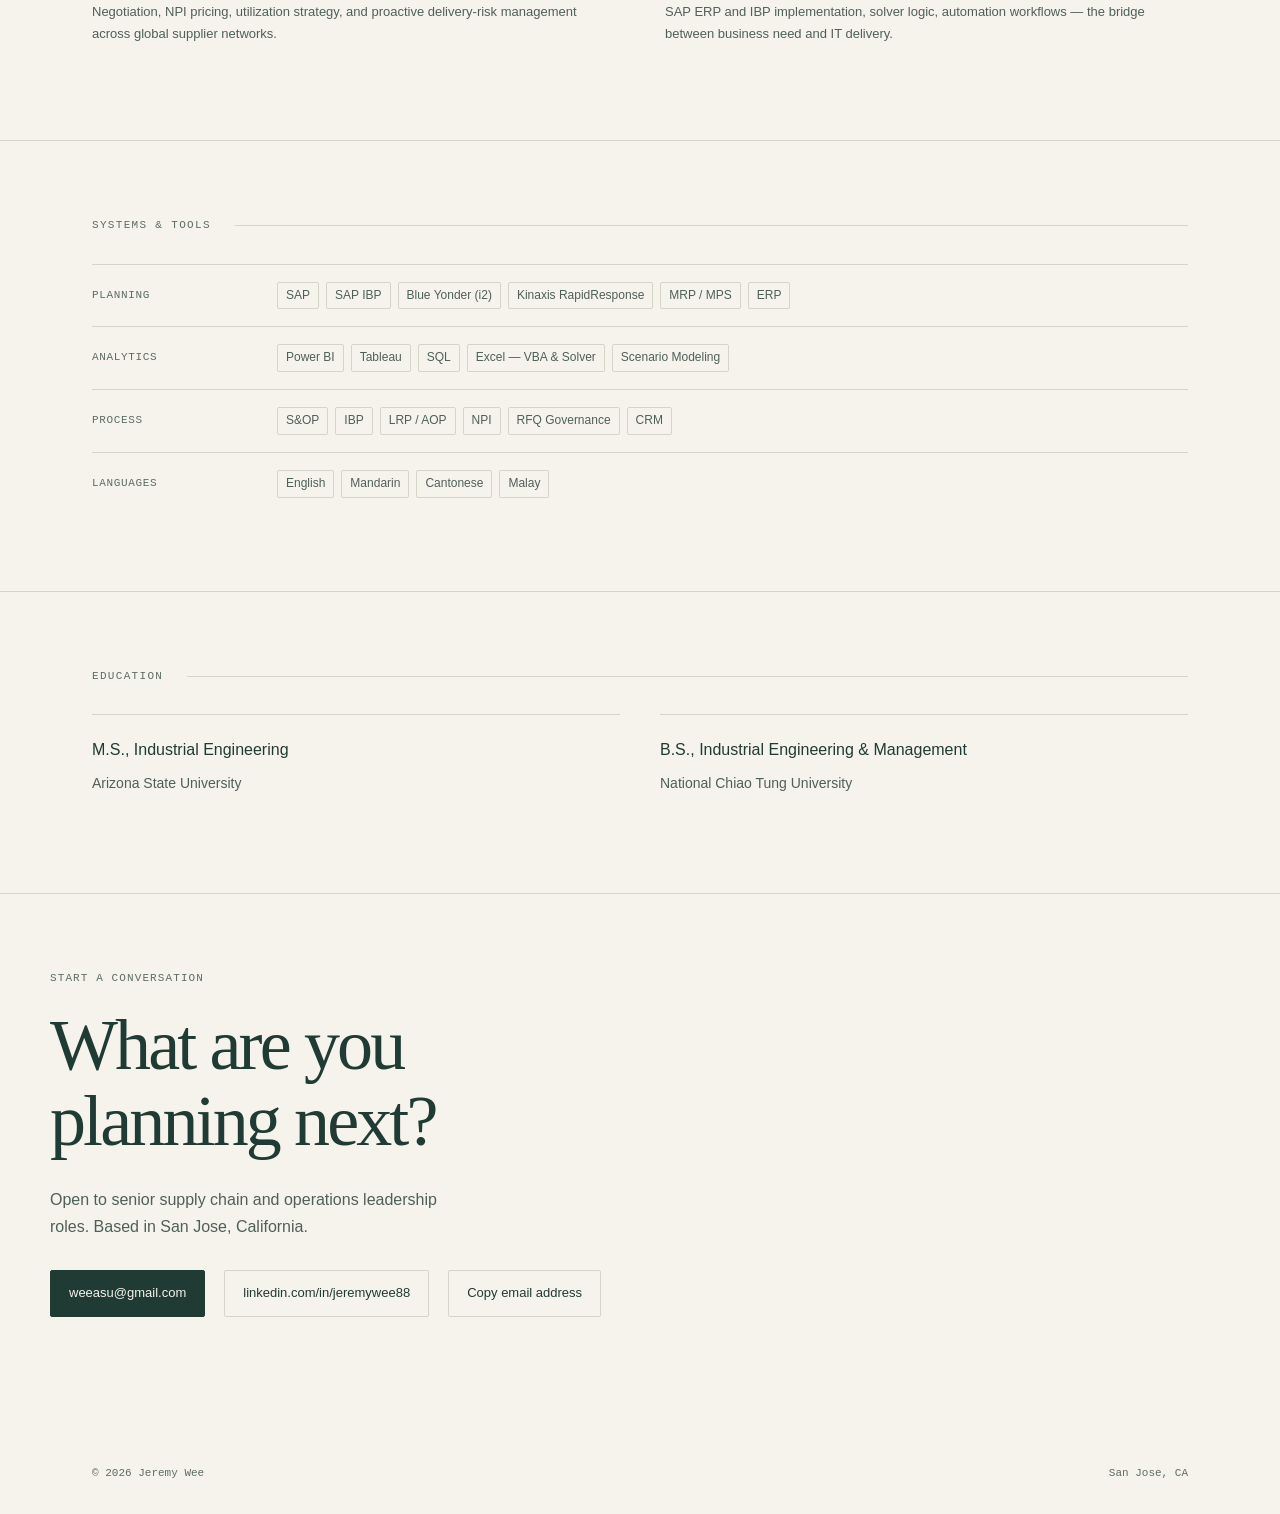
==== commit 51a7bbfe: "Refresh portfolio design and interactions; replace stale iframe demo flow" ====
--- a/index.html
+++ b/index.html
@@ -1,359 +1,214 @@
-<!doctype html>
-<html lang="en">
-<head>
-<meta charset="utf-8">
-<meta name="viewport" content="width=device-width, initial-scale=1">
-<title>Jeremy Wee — Supply Chain &amp; Operations Leader</title>
-<meta name="description" content="Supply chain and operations leader with 19 years across Supermicro, Intel, Abbott, and Western Digital. End-to-end planning, capacity strategy, cost and pricing, systems transformation.">
-<style>
-:root{
-  --bg:#fbfbfa; --surface:#ffffff; --line:#e4e4e1; --line-soft:#eeeeec;
-  --ink:#16181d; --ink-2:#4a4f58; --ink-3:#787e88;
-  --accent:#1f5fd0; --accent-soft:#eaf0fc;
-  --mono:ui-monospace,SFMono-Regular,"SF Mono",Menlo,Consolas,monospace;
-  --sans:-apple-system,BlinkMacSystemFont,"Segoe UI",Inter,Roboto,Helvetica,Arial,sans-serif;
-  --serif:"Iowan Old Style","Palatino Linotype",Palatino,Georgia,serif;
-}
-@media (prefers-color-scheme:dark){
-  :root:not([data-theme="light"]){
-    --bg:#0e1013; --surface:#15181d; --line:#262a31; --line-soft:#1e2127;
-    --ink:#f0f1f3; --ink-2:#aeb4be; --ink-3:#777e89;
-    --accent:#6a9bf0; --accent-soft:#182236;
-  }
-}
-:root[data-theme="dark"]{
-  --bg:#0e1013; --surface:#15181d; --line:#262a31; --line-soft:#1e2127;
-  --ink:#f0f1f3; --ink-2:#aeb4be; --ink-3:#777e89;
-  --accent:#6a9bf0; --accent-soft:#182236;
-}
-*{box-sizing:border-box}
-body{margin:0;background:var(--bg);color:var(--ink);font-family:var(--sans);
-  font-size:16px;line-height:1.6;-webkit-font-smoothing:antialiased}
-.wrap{max-width:980px;margin:0 auto;padding:0 28px}
-a{color:var(--accent);text-decoration:none}
-a:hover{text-decoration:underline}
-img{max-width:100%}
-
-/* ---------- nav ---------- */
-nav{position:sticky;top:0;z-index:50;background:var(--bg);
-  border-bottom:1px solid var(--line-soft)}
-nav .wrap{display:flex;align-items:center;justify-content:space-between;height:58px}
-.mark{font-weight:650;letter-spacing:-.01em;font-size:15px;color:var(--ink)}
-.mark span{color:var(--ink-3);font-weight:400}
-.navlinks{display:flex;gap:26px;align-items:center}
-.navlinks a{font-size:13.5px;color:var(--ink-2);letter-spacing:.01em}
-.navlinks a:hover{color:var(--ink);text-decoration:none}
-#themeBtn{background:none;border:1px solid var(--line);color:var(--ink-2);cursor:pointer;
-  border-radius:7px;width:30px;height:30px;font-size:13px;line-height:1;display:grid;place-items:center}
-#themeBtn:hover{color:var(--ink);border-color:var(--ink-3)}
-@media(max-width:620px){.navlinks a:not(.cta){display:none}}
-
-/* ---------- hero ---------- */
-header{padding:92px 0 64px;border-bottom:1px solid var(--line-soft)}
-.eyebrow{font-family:var(--mono);font-size:11.5px;letter-spacing:.14em;text-transform:uppercase;
-  color:var(--ink-3);margin:0 0 20px}
-h1{font-family:var(--serif);font-size:clamp(42px,7vw,68px);line-height:1.02;letter-spacing:-.025em;
-  margin:0 0 20px;font-weight:600}
-.lede{font-size:clamp(17px,2.4vw,20px);color:var(--ink-2);max-width:62ch;margin:0 0 14px;line-height:1.55}
-.lede b{color:var(--ink);font-weight:600}
-.pitch{font-family:var(--serif);font-size:19px;font-style:italic;color:var(--ink-2);
-  max-width:60ch;margin:26px 0 0;padding-left:18px;border-left:2px solid var(--accent)}
-.actions{display:flex;gap:11px;flex-wrap:wrap;margin-top:36px}
-.btn{display:inline-flex;align-items:center;gap:7px;padding:10px 18px;border-radius:8px;
-  font-size:14px;font-weight:500;border:1px solid var(--line);color:var(--ink-2);background:var(--surface)}
-.btn:hover{border-color:var(--ink-3);color:var(--ink);text-decoration:none}
-.btn.primary{background:var(--accent);border-color:var(--accent);color:#fff}
-.btn.primary:hover{filter:brightness(1.08);color:#fff}
-
-/* ---------- sections ---------- */
-section{padding:72px 0;border-bottom:1px solid var(--line-soft)}
-.sec-head{display:flex;align-items:baseline;gap:14px;margin-bottom:38px}
-h2{font-size:13px;font-family:var(--mono);letter-spacing:.14em;text-transform:uppercase;
-  color:var(--ink-3);margin:0;font-weight:500;white-space:nowrap}
-.sec-head .rule{flex:1;height:1px;background:var(--line)}
-
-/* ---------- metrics ---------- */
-.metrics{display:grid;grid-template-columns:repeat(auto-fit,minmax(215px,1fr));gap:1px;
-  background:var(--line);border:1px solid var(--line);border-radius:12px;overflow:hidden}
-.metric{background:var(--surface);padding:24px 22px}
-.metric .n{font-family:var(--serif);font-size:32px;font-weight:600;letter-spacing:-.02em;
-  color:var(--ink);line-height:1.1;display:block}
-.metric .l{font-size:13.5px;color:var(--ink-2);margin-top:9px;line-height:1.45}
-
-/* ---------- experience ---------- */
-.job{display:grid;grid-template-columns:168px 1fr;gap:34px;padding:30px 0;border-top:1px solid var(--line-soft)}
-.job:first-child{border-top:none;padding-top:0}
-.job .when{font-family:var(--mono);font-size:12.5px;color:var(--ink-3);padding-top:5px;letter-spacing:.01em}
-.job h3{margin:0;font-size:18.5px;font-weight:620;letter-spacing:-.01em}
-.job .role{color:var(--accent);font-size:14.5px;font-weight:500;margin:4px 0 13px}
-.job ul{margin:0;padding-left:17px;color:var(--ink-2);font-size:14.5px}
-.job li{margin-bottom:7px}
-.job li::marker{color:var(--ink-3)}
-.job li b{color:var(--ink);font-weight:600}
-@media(max-width:700px){.job{grid-template-columns:1fr;gap:10px}.job .when{padding-top:0}}
-
-/* ---------- capabilities ---------- */
-.caps{display:grid;grid-template-columns:repeat(auto-fit,minmax(272px,1fr));gap:13px}
-.cap{background:var(--surface);border:1px solid var(--line);border-radius:11px;padding:21px 22px}
-.cap h4{margin:0 0 9px;font-size:14.5px;font-weight:620;letter-spacing:-.005em}
-.cap p{margin:0;font-size:13.5px;color:var(--ink-2);line-height:1.55}
-
-/* ---------- projects ---------- */
-.project{display:grid;grid-template-columns:1fr auto;gap:26px;align-items:center;
-  background:var(--surface);border:1px solid var(--line);border-radius:13px;padding:28px 30px;
-  color:inherit;transition:border-color .15s,transform .15s}
-.project:hover{border-color:var(--accent);text-decoration:none;transform:translateY(-2px)}
-.project-top{display:flex;align-items:center;gap:12px;margin-bottom:5px}
-.project h3{margin:0;font-size:21px;font-weight:650;letter-spacing:-.015em}
-.live-tag{display:inline-flex;align-items:center;gap:6px;font-family:var(--mono);font-size:10.5px;
-  letter-spacing:.1em;text-transform:uppercase;color:var(--accent);background:var(--accent-soft);
-  padding:4px 10px;border-radius:999px}
-.pulse{width:6px;height:6px;border-radius:50%;background:var(--accent);animation:pulse 2.2s infinite}
-@keyframes pulse{0%{box-shadow:0 0 0 0 color-mix(in srgb,var(--accent) 55%,transparent)}
-  70%{box-shadow:0 0 0 8px transparent}100%{box-shadow:0 0 0 0 transparent}}
-@media(prefers-reduced-motion:reduce){.pulse{animation:none}}
-.project-tag{font-family:var(--serif);font-style:italic;font-size:16px;color:var(--ink-2);margin:0 0 12px}
-.project-desc{margin:0 0 16px;font-size:14.5px;color:var(--ink-2);line-height:1.6;max-width:68ch}
-.project-chips{display:flex;flex-wrap:wrap;gap:7px}
-.project-go{font-size:14px;color:var(--accent);font-weight:500;white-space:nowrap}
-@media(max-width:720px){.project{grid-template-columns:1fr;gap:18px}.project-go{text-align:left}}
-
-/* ---------- stack ---------- */
-.stack-row{display:grid;grid-template-columns:150px 1fr;gap:22px;padding:15px 0;
-  border-top:1px solid var(--line-soft);align-items:baseline}
-.stack-row:first-child{border-top:none}
-.stack-row .k{font-family:var(--mono);font-size:12px;letter-spacing:.09em;text-transform:uppercase;color:var(--ink-3)}
-.chips{display:flex;flex-wrap:wrap;gap:7px}
-.chip{font-size:13px;padding:4.5px 11px;border-radius:999px;background:var(--accent-soft);
-  color:var(--ink);border:1px solid transparent}
-@media(max-width:620px){.stack-row{grid-template-columns:1fr;gap:9px}}
-
-/* ---------- education ---------- */
-.edu{display:grid;grid-template-columns:1fr 1fr;gap:13px}
-.edu .card{background:var(--surface);border:1px solid var(--line);border-radius:11px;padding:21px 22px}
-.edu .deg{font-weight:620;font-size:15px;margin:0 0 5px}
-.edu .school{color:var(--ink-2);font-size:13.5px;margin:0}
-@media(max-width:620px){.edu{grid-template-columns:1fr}}
-
-/* ---------- contact ---------- */
-.contact{text-align:center;padding:84px 0}
-.contact h3{font-family:var(--serif);font-size:clamp(28px,4.6vw,40px);font-weight:600;
-  letter-spacing:-.02em;margin:0 0 15px}
-.contact p{color:var(--ink-2);max-width:48ch;margin:0 auto 32px;font-size:16.5px}
-footer{border-top:1px solid var(--line-soft);padding:26px 0;display:flex;justify-content:space-between;
-  flex-wrap:wrap;gap:10px;font-size:13px;color:var(--ink-3)}
-</style>
-</head>
-<body>
-
-<nav>
-  <div class="wrap">
-    <div class="mark">Jeremy Wee <span>/ Supply Chain</span></div>
-    <div class="navlinks">
-      <a href="#impact">Impact</a>
-      <a href="#experience">Experience</a>
-      <a href="#projects">Projects</a>
-      <a href="#capabilities">Capabilities</a>
-      <a href="#stack">Systems</a>
-      <a href="#contact" class="cta">Contact</a>
-      <button id="themeBtn" title="Toggle theme" aria-label="Toggle colour theme">&#9680;</button>
-    </div>
-  </div>
-</nav>
-
-<header>
-  <div class="wrap">
-    <p class="eyebrow">San Jose, California</p>
-    <h1>Jeremy Wee</h1>
-    <p class="lede">Supply chain and operations leader building the planning engines behind
-      <b>AI/GPU infrastructure, semiconductor substrates, regulated medical devices,</b> and
-      <b>flash storage</b> &mdash; across Supermicro, Intel, Abbott, and Western Digital.</p>
-    <p class="pitch">Most of my work lives where three things meet: the forecast, the factory, and the P&amp;L.</p>
-    <div class="actions">
-      <a class="btn primary" href="#experience">View experience</a>
-      <a class="btn" href="https://linkedin.com/in/jeremywee88" target="_blank" rel="noopener">LinkedIn</a>
-      <a class="btn" href="mailto:weeasu@gmail.com">Email</a>
-    </div>
-  </div>
-</header>
-
-<section id="impact">
-  <div class="wrap">
-    <div class="sec-head"><h2>Measured Impact</h2><div class="rule"></div></div>
-    <div class="metrics">
-      <div class="metric"><span class="n">$100M+</span><div class="l">Cost savings from planning-system solver logic and allocation optimization at Intel</div></div>
-      <div class="metric"><span class="n">$44M+</span><div class="l">Delivered through AI-driven pricing and allocation forecasting tools</div></div>
-      <div class="metric"><span class="n">$250&ndash;350M</span><div class="l">CapEx planning owned across global semiconductor manufacturing expansion</div></div>
-      <div class="metric"><span class="n">30% / 40%</span><div class="l">Reduction in assembly-in inventory and supplier inventory respectively</div></div>
-      <div class="metric"><span class="n">18% &rarr; 50%</span><div class="l">Supplier utilization lift via supplier strategy and NPI pricing negotiation</div></div>
-      <div class="metric"><span class="n">60% &rarr; &lt;30%</span><div class="l">Supplier price variation, through automated and standardized RFQ processes</div></div>
-    </div>
-  </div>
-</section>
-
-<section id="experience">
-  <div class="wrap">
-    <div class="sec-head"><h2>Experience</h2><div class="rule"></div></div>
-
-    <div class="job">
-      <div class="when">10/2025 &mdash; Present</div>
-      <div>
-        <h3>Super Micro Computer (Supermicro)</h3>
-        <div class="role">Sr. Manager, Cost Control &amp; Supply Planning</div>
-        <ul>
-          <li>Own end-to-end supply planning, cost control, and pricing strategy for <b>AI/GPU server and data center infrastructure</b> at a $15B global technology leader</li>
-          <li>Lead and develop a team of planners across the <b>U.S., Taiwan, and Malaysia</b>, driving supply readiness for high-complexity, long-lead-time components</li>
-          <li>Translate AI-driven demand signals into executable supply strategies across procurement, manufacturing, and logistics networks supporting rapid product ramps</li>
-          <li>Lead supplier cost modeling, pricing negotiations, and sourcing strategy to protect margin in a highly competitive data center market</li>
-          <li>Introduced standardized planning processes and tooling improvements, increasing cross-functional visibility and reducing supply planning cycle time</li>
-        </ul>
-      </div>
-    </div>
-
-    <div class="job">
-      <div class="when">11/2021 &mdash; 7/2025</div>
-      <div>
-        <h3>Intel Corporation</h3>
-        <div class="role">Program Manager, Substrate Operations &amp; Systems</div>
-        <ul>
-          <li>Directed enhancements to the <b>MaPPS planning system</b> &mdash; solver logic refinement and allocation optimization &mdash; delivering <b>$100M+ in cost savings</b>; served as SME for substrate planning systems</li>
-          <li>Partnered with data science and software teams to build AI-driven pricing and allocation forecasting tools, delivering <b>$44M+ in impact</b></li>
-          <li>Managed the Foundry special deals checkbook and directed WIF request governance across CPLG, product planning, finance, and engineering</li>
-          <li>Built supplier relationships and negotiated NPI pricing, increasing supplier utilization <b>from 18% to 50%</b></li>
-          <li>Co-led inventory reduction with CPLG and Finance: <b>30% decrease</b> in assembly-in inventory, <b>40% reduction</b> in supplier inventory</li>
-          <li>Automated RFQ processes, cutting quote turnaround by <b>5+ days</b> and reducing supplier price variation from over 60% to under 30%</li>
-        </ul>
-      </div>
-    </div>
-
-    <div class="job">
-      <div class="when">11/2019 &mdash; 11/2021</div>
-      <div>
-        <h3>Abbott Laboratories <span style="color:var(--ink-3);font-weight:400">&middot; Diabetes Care</span></h3>
-        <div class="role">Global Supply Chain Manager</div>
-        <ul>
-          <li>Led a global supply and capacity planning organization supporting <b>regulated medical device manufacturing</b></li>
-          <li>Served as SME for the <b>SAP IBP implementation</b>, leading the full lifecycle &mdash; design, UAT, go-live, and post-launch optimization</li>
-          <li>Owned long-range supply planning aligned to financial forecasts, inventory targets, and business strategy</li>
-          <li>Partnered with NPI, Operations, and Sourcing to ensure material readiness and supply continuity</li>
-        </ul>
-      </div>
-    </div>
-
-    <div class="job">
-      <div class="when">8/2006 &mdash; 11/2019</div>
-      <div>
-        <h3>Western Digital / SanDisk</h3>
-        <div class="role">Senior Supply Chain / Capacity Planning Manager</div>
-        <ul>
-          <li>Led global long-range planning (SSP/AOP), inventory strategy, and capacity planning across semiconductor operations</li>
-          <li>Managed <b>$250M&ndash;$350M in CapEx planning</b>, supporting global manufacturing expansion and technology transitions</li>
-          <li>Delivered <b>10%+ CapEx savings</b> and approximately <b>20% capital avoidance</b> through scenario modeling and optimization</li>
-          <li>Owned the monthly production planning process across wafer, assembly, and test &mdash; balancing capacity utilization, material availability, and demand signals</li>
-          <li>Established executive dashboards and KPIs tracking forecast accuracy, cycle time, inventory turns, on-time starts, and service levels</li>
-        </ul>
-      </div>
-    </div>
-  </div>
-</section>
-
-<section id="projects">
-  <div class="wrap">
-    <div class="sec-head"><h2>Projects</h2><div class="rule"></div></div>
-    <a class="project" href="projects/mindfulity/">
-      <div class="project-main">
-        <div class="project-top">
-          <h3>Mindfulity</h3>
-          <span class="live-tag"><span class="pulse"></span>Live</span>
-        </div>
-        <p class="project-tag">Navigate life&rsquo;s transitions &mdash; and transform them.</p>
-        <p class="project-desc">Nineteen years in industries that restructure in waves taught me what job loss
-          actually costs people &mdash; and how little the tools meet them where they are. Mindfulity is a
-          life-transformation platform for people moving through job loss, burnout, financial uncertainty and
-          reinvention. Ten content modules over a many-to-many taxonomy, Supabase auth and Postgres, and a
-          multi-agent AI pipeline that takes a raw draft to a published, tagged article without a human
-          touching the repo.</p>
-        <div class="project-chips">
-          <span class="chip">Next.js 15</span><span class="chip">React 19</span><span class="chip">TypeScript</span>
-          <span class="chip">Supabase</span><span class="chip">Tailwind</span><span class="chip">AI agents</span>
-        </div>
-      </div>
-      <div class="project-go">Case study &rarr;</div>
-    </a>
-  </div>
-</section>
-
-<section id="capabilities">
-  <div class="wrap">
-    <div class="sec-head"><h2>Capabilities</h2><div class="rule"></div></div>
-    <div class="caps">
-      <div class="cap"><h4>End-to-End Supply Chain Ownership</h4><p>Planning through procurement through fulfillment &mdash; accountable for the whole chain, not a segment of it.</p></div>
-      <div class="cap"><h4>S&amp;OP / IBP &amp; Capacity Planning</h4><p>Supply planning, LRP and AOP capacity strategy, MRP and MPS logic, inventory and BOM planning architecture.</p></div>
-      <div class="cap"><h4>Demand &amp; Forecast Modeling</h4><p>Statistical and AI/ML-driven forecasting, scenario modeling, and allocation simulation for executive decision support.</p></div>
-      <div class="cap"><h4>Cost, Pricing &amp; Margin</h4><p>Supplier cost modeling, pricing strategy, RFQ governance, and margin optimization in competitive hardware markets.</p></div>
-      <div class="cap"><h4>Supplier Strategy &amp; Risk</h4><p>Negotiation, NPI pricing, utilization strategy, and proactive delivery-risk management across global supplier networks.</p></div>
-      <div class="cap"><h4>Systems &amp; Transformation</h4><p>SAP ERP and IBP implementation, solver logic, automation workflows &mdash; the bridge between business need and IT delivery.</p></div>
-    </div>
-  </div>
-</section>
-
-<section id="stack">
-  <div class="wrap">
-    <div class="sec-head"><h2>Systems &amp; Tools</h2><div class="rule"></div></div>
-    <div class="stack-row"><div class="k">Planning</div><div class="chips">
-      <span class="chip">SAP</span><span class="chip">SAP IBP</span><span class="chip">Blue Yonder (i2)</span>
-      <span class="chip">Kinaxis RapidResponse</span><span class="chip">MRP / MPS</span><span class="chip">ERP</span></div></div>
-    <div class="stack-row"><div class="k">Analytics</div><div class="chips">
-      <span class="chip">Power BI</span><span class="chip">Tableau</span><span class="chip">SQL</span>
-      <span class="chip">Excel &mdash; VBA &amp; Solver</span><span class="chip">Scenario Modeling</span></div></div>
-    <div class="stack-row"><div class="k">Process</div><div class="chips">
-      <span class="chip">S&amp;OP</span><span class="chip">IBP</span><span class="chip">LRP / AOP</span>
-      <span class="chip">NPI</span><span class="chip">RFQ Governance</span><span class="chip">CRM</span></div></div>
-    <div class="stack-row"><div class="k">Languages</div><div class="chips">
-      <span class="chip">English</span><span class="chip">Mandarin</span><span class="chip">Cantonese</span>
-      <span class="chip">Malay</span></div></div>
-  </div>
-</section>
-
-<section id="education">
-  <div class="wrap">
-    <div class="sec-head"><h2>Education</h2><div class="rule"></div></div>
-    <div class="edu">
-      <div class="card"><p class="deg">M.S., Industrial Engineering</p><p class="school">Arizona State University</p></div>
-      <div class="card"><p class="deg">B.S., Industrial Engineering &amp; Management</p><p class="school">National Chiao Tung University</p></div>
-    </div>
-  </div>
-</section>
-
-<section id="contact" style="border-bottom:none">
-  <div class="wrap contact">
-    <h3>Let&rsquo;s talk supply.</h3>
-    <p>Open to senior supply chain and operations leadership roles. Based in San Jose, California.</p>
-    <div class="actions" style="justify-content:center">
-      <a class="btn primary" href="mailto:weeasu@gmail.com">weeasu@gmail.com</a>
-      <a class="btn" href="https://linkedin.com/in/jeremywee88" target="_blank" rel="noopener">linkedin.com/in/jeremywee88</a>
-    </div>
-  </div>
-</section>
-
-<div class="wrap"><footer>
-  <span>&copy; <span id="yr"></span> Jeremy Wee</span>
-  <span>San Jose, CA</span>
-</footer></div>
-
-<script>
-document.getElementById('yr').textContent = new Date().getFullYear();
-(function(){
-  var btn = document.getElementById('themeBtn'), root = document.documentElement;
-  try{ var s = localStorage.getItem('theme'); if(s) root.setAttribute('data-theme', s); }catch(e){}
-  btn.addEventListener('click', function(){
-    var dark = root.getAttribute('data-theme') === 'dark'
-      || (!root.getAttribute('data-theme') && matchMedia('(prefers-color-scheme:dark)').matches);
-    var next = dark ? 'light' : 'dark';
-    root.setAttribute('data-theme', next);
-    try{ localStorage.setItem('theme', next); }catch(e){}
-  });
-})();
-</script>
-</body>
-</html>
+<!doctype html>
+<html lang="en">
+<head>
+<meta charset="utf-8">
+<meta name="viewport" content="width=device-width, initial-scale=1">
+<title>Jeremy Wee — Supply Chain &amp; Operations Leader</title>
+<meta name="description" content="Supply chain and operations leader with 19 years across Supermicro, Intel, Abbott, and Western Digital. End-to-end planning, capacity strategy, cost and pricing, systems transformation.">
+<link rel="stylesheet" href="assets/site.css">
+</head>
+<body class="portfolio">
+<a class="skip-link" href="#main">Skip to content</a>
+
+<nav aria-label="Main navigation">
+  <div class="wrap">
+    <a class="mark" href="#">JW<span>Jeremy Wee</span></a>
+    <button class="menu-toggle" aria-controls="navlinks" aria-expanded="false">Menu</button>
+    <div class="navlinks" id="navlinks">
+      <a href="#impact">Impact</a>
+      <a href="#experience">Experience</a>
+      <a href="#projects">Projects</a>
+      <a href="#contact" class="cta">Contact</a>
+      <button id="themeBtn" title="Toggle theme" aria-label="Use dark theme" aria-pressed="false">&#9680;</button>
+    </div>
+  </div>
+</nav>
+
+<main id="main">
+<header class="hero">
+  <div class="wrap hero-grid">
+    <div>
+      <p class="eyebrow">Jeremy Wee / Supply chain &amp; operations</p>
+      <h1>From demand<br>to <em>delivery.</em></h1>
+      <p class="lede">I build the planning engines behind complex hardware, and lead the teams that turn those plans into reality.</p>
+      <p class="hero-note">The forecast. The factory. The P&amp;L.<br>My work lives where they meet.</p>
+      <div class="actions">
+        <a class="btn primary" href="#impact">Explore the track record <span aria-hidden="true">↘</span></a>
+        <a class="text-link" href="https://linkedin.com/in/jeremywee88" target="_blank" rel="noopener">LinkedIn ↗</a>
+      </div>
+    </div>
+    <aside class="career-index" aria-label="Industries and companies">
+      <p class="eyebrow">One discipline. Different demands.</p>
+      <a href="#supermicro"><span class="index-num">01</span><span><strong>AI infrastructure</strong><small>Supermicro</small></span><span aria-hidden="true">↗</span></a>
+      <a href="#intel"><span class="index-num">02</span><span><strong>Semiconductors</strong><small>Intel</small></span><span aria-hidden="true">↗</span></a>
+      <a href="#abbott"><span class="index-num">03</span><span><strong>Medical devices</strong><small>Abbott</small></span><span aria-hidden="true">↗</span></a>
+      <a href="#western-digital"><span class="index-num">04</span><span><strong>Flash storage</strong><small>Western Digital / SanDisk</small></span><span aria-hidden="true">↗</span></a>
+      <p class="location">Based in San Jose, California</p>
+    </aside>
+  </div>
+</header>
+
+<section id="impact">
+  <div class="wrap">
+    <div class="sec-head"><h2>Measured Impact</h2><div class="rule"></div></div>
+    <p class="section-intro">Better decisions, measurable outcomes.</p>
+    <p class="interaction-hint">Select an outcome to see the work behind it.</p>
+    <div class="impact-layout">
+      <div class="metrics" role="group" aria-label="Explore impact">
+        <button class="metric" aria-pressed="true" data-impact="0"><span class="n">$100M+</span><span class="l">Planning &amp; allocation savings</span><span class="metric-arrow" aria-hidden="true">↗</span></button>
+        <button class="metric" aria-pressed="false" data-impact="1"><span class="n">$44M+</span><span class="l">Pricing &amp; forecasting impact</span><span class="metric-arrow" aria-hidden="true">↗</span></button>
+        <button class="metric" aria-pressed="false" data-impact="2"><span class="n">$250–350M</span><span class="l">Capital planning responsibility</span><span class="metric-arrow" aria-hidden="true">↗</span></button>
+        <button class="metric" aria-pressed="false" data-impact="3"><span class="n">30% / 40%</span><span class="l">Inventory reduction</span><span class="metric-arrow" aria-hidden="true">↗</span></button>
+        <button class="metric" aria-pressed="false" data-impact="4"><span class="n">18% → 50%</span><span class="l">Supplier utilization</span><span class="metric-arrow" aria-hidden="true">↗</span></button>
+        <button class="metric" aria-pressed="false" data-impact="5"><span class="n">60% → &lt;30%</span><span class="l">Supplier price variation</span><span class="metric-arrow" aria-hidden="true">↗</span></button>
+      </div>
+      <div class="impact-story" id="impactStory" aria-live="polite" aria-atomic="true">
+        <p class="eyebrow">Intel / Planning systems</p>
+        <h3>Make the system a better decision maker.</h3>
+        <p>Refined MaPPS solver logic and allocation optimization to deliver $100M+ in cost savings. Served as the subject matter expert connecting substrate operations with planning systems.</p>
+        <a href="#intel">Explore the role <span aria-hidden="true">↗</span></a>
+      </div>
+    </div>
+  </div>
+</section>
+
+<section id="experience">
+  <div class="wrap">
+    <div class="sec-head"><h2>Experience</h2><div class="rule"></div></div>
+
+    <details class="job" id="supermicro" open>
+      <summary><span class="when">10/2025 &mdash; Present</span><span class="job-title"><span class="company">Super Micro Computer (Supermicro)</span><span class="role">Sr. Manager, Cost Control &amp; Supply Planning</span></span><span class="expand" aria-hidden="true"></span></summary>
+      <div class="job-body"><ul>
+          <li>Own end-to-end supply planning, cost control, and pricing strategy for <b>AI/GPU server and data center infrastructure</b> at a $15B global technology leader</li>
+          <li>Lead and develop a team of planners across the <b>U.S., Taiwan, and Malaysia</b>, driving supply readiness for high-complexity, long-lead-time components</li>
+          <li>Translate AI-driven demand signals into executable supply strategies across procurement, manufacturing, and logistics networks supporting rapid product ramps</li>
+          <li>Lead supplier cost modeling, pricing negotiations, and sourcing strategy to protect margin in a highly competitive data center market</li>
+          <li>Introduced standardized planning processes and tooling improvements, increasing cross-functional visibility and reducing supply planning cycle time</li>
+        </ul></div>
+    </details>
+
+    <details class="job" id="intel">
+      <summary><span class="when">11/2021 &mdash; 7/2025</span><span class="job-title"><span class="company">Intel Corporation</span><span class="role">Program Manager, Substrate Operations &amp; Systems</span></span><span class="expand" aria-hidden="true"></span></summary>
+      <div class="job-body"><ul>
+          <li>Directed enhancements to the <b>MaPPS planning system</b> &mdash; solver logic refinement and allocation optimization &mdash; delivering <b>$100M+ in cost savings</b>; served as SME for substrate planning systems</li>
+          <li>Partnered with data science and software teams to build AI-driven pricing and allocation forecasting tools, delivering <b>$44M+ in impact</b></li>
+          <li>Managed the Foundry special deals checkbook and directed WIF request governance across CPLG, product planning, finance, and engineering</li>
+          <li>Built supplier relationships and negotiated NPI pricing, increasing supplier utilization <b>from 18% to 50%</b></li>
+          <li>Co-led inventory reduction with CPLG and Finance: <b>30% decrease</b> in assembly-in inventory, <b>40% reduction</b> in supplier inventory</li>
+          <li>Automated RFQ processes, cutting quote turnaround by <b>5+ days</b> and reducing supplier price variation from over 60% to under 30%</li>
+        </ul></div>
+    </details>
+
+    <details class="job" id="abbott">
+      <summary><span class="when">11/2019 &mdash; 11/2021</span><span class="job-title"><span class="company">Abbott Laboratories <span style="color:var(--ink-3);font-weight:400">&middot; Diabetes Care</span></span><span class="role">Global Supply Chain Manager</span></span><span class="expand" aria-hidden="true"></span></summary>
+      <div class="job-body"><ul>
+          <li>Led a global supply and capacity planning organization supporting <b>regulated medical device manufacturing</b></li>
+          <li>Served as SME for the <b>SAP IBP implementation</b>, leading the full lifecycle &mdash; design, UAT, go-live, and post-launch optimization</li>
+          <li>Owned long-range supply planning aligned to financial forecasts, inventory targets, and business strategy</li>
+          <li>Partnered with NPI, Operations, and Sourcing to ensure material readiness and supply continuity</li>
+        </ul></div>
+    </details>
+
+    <details class="job" id="western-digital">
+      <summary><span class="when">8/2006 &mdash; 11/2019</span><span class="job-title"><span class="company">Western Digital / SanDisk</span><span class="role">Senior Supply Chain / Capacity Planning Manager</span></span><span class="expand" aria-hidden="true"></span></summary>
+      <div class="job-body"><ul>
+          <li>Led global long-range planning (SSP/AOP), inventory strategy, and capacity planning across semiconductor operations</li>
+          <li>Managed <b>$250M&ndash;$350M in CapEx planning</b>, supporting global manufacturing expansion and technology transitions</li>
+          <li>Delivered <b>10%+ CapEx savings</b> and approximately <b>20% capital avoidance</b> through scenario modeling and optimization</li>
+          <li>Owned the monthly production planning process across wafer, assembly, and test &mdash; balancing capacity utilization, material availability, and demand signals</li>
+          <li>Established executive dashboards and KPIs tracking forecast accuracy, cycle time, inventory turns, on-time starts, and service levels</li>
+        </ul></div>
+    </details>
+  </div>
+</section>
+
+<section id="projects">
+  <div class="wrap">
+    <div class="sec-head"><h2>Projects</h2><div class="rule"></div></div>
+    <a class="project" href="projects/mindfulity/">
+      <div class="project-main">
+        <div class="project-top">
+          <h3>Mindfulity</h3>
+          <span class="live-tag">Independent project</span>
+        </div>
+        <p class="project-tag">Navigate life&rsquo;s transitions &mdash; and transform them.</p>
+        <p class="project-desc">Working in industries that restructure in waves taught me what job loss
+          actually costs people &mdash; and how little the tools meet them where they are. Mindfulity is a
+          life-transformation platform for people moving through job loss, burnout, financial uncertainty and
+          reinvention. Ten content modules over a many-to-many taxonomy, Supabase auth and Postgres, and a
+          multi-agent AI pipeline that takes a raw draft to a published, tagged article without a human
+          touching the repo.</p>
+        <div class="project-chips">
+          <span class="chip">Next.js 15</span><span class="chip">React 19</span><span class="chip">TypeScript</span>
+          <span class="chip">Supabase</span><span class="chip">Tailwind</span><span class="chip">AI agents</span>
+        </div>
+      </div>
+      <div class="project-go"><span class="project-monogram" aria-hidden="true">m.</span>Explore the case study ↗</div>
+    </a>
+  </div>
+</section>
+
+<section id="capabilities">
+  <div class="wrap">
+    <div class="sec-head"><h2>Capabilities</h2><div class="rule"></div></div>
+    <div class="caps">
+      <div class="cap"><h4>End-to-End Supply Chain Ownership</h4><p>Planning through procurement through fulfillment &mdash; accountable for the whole chain, not a segment of it.</p></div>
+      <div class="cap"><h4>S&amp;OP / IBP &amp; Capacity Planning</h4><p>Supply planning, LRP and AOP capacity strategy, MRP and MPS logic, inventory and BOM planning architecture.</p></div>
+      <div class="cap"><h4>Demand &amp; Forecast Modeling</h4><p>Statistical and AI/ML-driven forecasting, scenario modeling, and allocation simulation for executive decision support.</p></div>
+      <div class="cap"><h4>Cost, Pricing &amp; Margin</h4><p>Supplier cost modeling, pricing strategy, RFQ governance, and margin optimization in competitive hardware markets.</p></div>
+      <div class="cap"><h4>Supplier Strategy &amp; Risk</h4><p>Negotiation, NPI pricing, utilization strategy, and proactive delivery-risk management across global supplier networks.</p></div>
+      <div class="cap"><h4>Systems &amp; Transformation</h4><p>SAP ERP and IBP implementation, solver logic, automation workflows &mdash; the bridge between business need and IT delivery.</p></div>
+    </div>
+  </div>
+</section>
+
+<section id="stack">
+  <div class="wrap">
+    <div class="sec-head"><h2>Systems &amp; Tools</h2><div class="rule"></div></div>
+    <div class="stack-row"><div class="k">Planning</div><div class="chips">
+      <span class="chip">SAP</span><span class="chip">SAP IBP</span><span class="chip">Blue Yonder (i2)</span>
+      <span class="chip">Kinaxis RapidResponse</span><span class="chip">MRP / MPS</span><span class="chip">ERP</span></div></div>
+    <div class="stack-row"><div class="k">Analytics</div><div class="chips">
+      <span class="chip">Power BI</span><span class="chip">Tableau</span><span class="chip">SQL</span>
+      <span class="chip">Excel &mdash; VBA &amp; Solver</span><span class="chip">Scenario Modeling</span></div></div>
+    <div class="stack-row"><div class="k">Process</div><div class="chips">
+      <span class="chip">S&amp;OP</span><span class="chip">IBP</span><span class="chip">LRP / AOP</span>
+      <span class="chip">NPI</span><span class="chip">RFQ Governance</span><span class="chip">CRM</span></div></div>
+    <div class="stack-row"><div class="k">Languages</div><div class="chips">
+      <span class="chip">English</span><span class="chip">Mandarin</span><span class="chip">Cantonese</span>
+      <span class="chip">Malay</span></div></div>
+  </div>
+</section>
+
+<section id="education">
+  <div class="wrap">
+    <div class="sec-head"><h2>Education</h2><div class="rule"></div></div>
+    <div class="edu">
+      <div class="card"><p class="deg">M.S., Industrial Engineering</p><p class="school">Arizona State University</p></div>
+      <div class="card"><p class="deg">B.S., Industrial Engineering &amp; Management</p><p class="school">National Chiao Tung University</p></div>
+    </div>
+  </div>
+</section>
+
+<section id="contact" style="border-bottom:none">
+  <div class="wrap contact">
+    <p class="eyebrow">Start a conversation</p><h3>What are you<br>planning next?</h3>
+    <p>Open to senior supply chain and operations leadership roles. Based in San Jose, California.</p>
+    <div class="actions" style="justify-content:center">
+      <a class="btn primary" href="mailto:weeasu@gmail.com">weeasu@gmail.com</a>
+      <a class="btn" href="https://linkedin.com/in/jeremywee88" target="_blank" rel="noopener">linkedin.com/in/jeremywee88</a>
+      <button class="btn" id="copyEmail" type="button">Copy email address</button>
+      <span id="copyStatus" class="copy-status" role="status"></span>
+    </div>
+  </div>
+</section>
+</main>
+
+<div class="wrap"><footer>
+  <span>&copy; <span id="yr"></span> Jeremy Wee</span>
+  <span>San Jose, CA</span>
+</footer></div>
+
+<script src="assets/site.js" defer></script>
+</body>
+</html>
--- a/assets/site.css
+++ b/assets/site.css
@@ -0,0 +1,10 @@
+:root{color-scheme:light;--bg:#f5f3ec;--surface:#fffef9;--surface-2:#eeece4;--line:#d4d5c9;--line-soft:#ddded3;--ink:#203b34;--ink-2:#4f6058;--ink-3:#5d6d62;--accent:#a34223;--accent-soft:#e7eadb;--accent-ink:#80371e;--mono:ui-monospace,Consolas,monospace;--sans:"Segoe UI",Helvetica,Arial,sans-serif;--serif:"Iowan Old Style","Palatino Linotype",Palatino,Georgia,serif}
+:root[data-theme=dark]{color-scheme:dark;--bg:#172922;--surface:#20372e;--surface-2:#253c32;--line:#4b6053;--line-soft:#354d40;--ink:#f2f0df;--ink-2:#c5cdbd;--ink-3:#b5c0ac;--accent:#f1ae89;--accent-soft:#304a3a;--accent-ink:#f1ae89}
+*{box-sizing:border-box}html{scroll-behavior:smooth;scroll-padding-top:95px}body{margin:0;background:var(--bg);color:var(--ink);font:16px/1.65 var(--sans);-webkit-font-smoothing:antialiased}button,a,input{touch-action:manipulation}button{font:inherit}a{color:var(--accent);text-decoration:none}a:hover{text-decoration:underline;text-underline-offset:5px}button{cursor:pointer}button:focus-visible,a:focus-visible,summary:focus-visible{outline:3px solid var(--accent);outline-offset:5px}img{max-width:100%}[hidden]{display:none!important}.wrap{width:min(1180px,100%);margin:auto;padding:0 42px}.skip-link{position:fixed;left:20px;top:-100px;padding:12px 20px;background:var(--surface);z-index:200}.skip-link:focus{top:12px}nav{position:sticky;top:0;z-index:50;background:var(--bg);border-bottom:1px solid var(--line)}nav .wrap{display:flex;align-items:center;justify-content:space-between;min-height:78px;gap:20px}.mark{display:flex;gap:15px;align-items:center;color:var(--ink);font:italic 28px var(--serif);letter-spacing:-2px}.mark span{font:600 13px var(--sans);letter-spacing:.02em;border-left:1px solid var(--line);padding-left:15px}.navlinks{display:flex;gap:28px;align-items:center}.navlinks a{font-size:13px;color:var(--ink-2)}.navlinks a[aria-current]{color:var(--accent);text-decoration:underline;text-underline-offset:7px}#themeBtn{display:grid;place-items:center;width:35px;height:35px;border:1px solid var(--line);border-radius:50%;background:transparent;color:var(--ink);font-size:19px;cursor:pointer}.menu-toggle{display:none}.eyebrow{font:11px/1.5 var(--mono);letter-spacing:.1em;text-transform:uppercase;color:var(--ink-3);margin:0 0 22px}header{border-bottom:1px solid var(--line);padding:88px 0 70px}.hero-grid{display:grid;grid-template-columns:1.55fr 1fr;gap:70px;align-items:center}h1{font:400 clamp(58px,7.5vw,96px)/.99 var(--serif);letter-spacing:-.055em;margin:0 0 30px}h1 em{font-weight:400;color:var(--accent)}.lede{font-size:18px;line-height:1.65;color:var(--ink-2);max-width:49ch;margin:0}.hero-note{font-size:14px;color:var(--ink-2);margin:24px 0 0}.actions{display:flex;flex-wrap:wrap;gap:19px;align-items:center;margin-top:30px}.btn{display:inline-flex;justify-content:center;align-items:center;gap:22px;border:1px solid var(--line);border-radius:2px;padding:12px 18px;background:transparent;color:var(--ink);font:500 13px/1.6 var(--sans);cursor:pointer}.btn:hover{background:var(--surface-2);text-decoration:none;border-color:var(--ink)}.btn.primary{background:var(--ink);color:var(--bg);border-color:var(--ink)}.btn.primary:hover{background:var(--accent);border-color:var(--accent);color:var(--bg)}.text-link{font-size:13px;color:var(--ink);text-decoration:underline;text-underline-offset:5px}.career-index{align-self:end;padding:25px 0 0;border-top:2px solid var(--ink)}.career-index .eyebrow{margin-bottom:16px}.career-index>a{display:grid;grid-template-columns:24px 1fr 16px;gap:12px;padding:18px 0;border-bottom:1px solid var(--line);color:var(--ink);transition:padding .2s}.career-index>a:hover{padding-left:8px;text-decoration:none}.index-num{font:11px var(--mono);padding-top:6px;color:var(--accent)}.career-index strong{font-size:17px;font-weight:500}.career-index small{display:block;font-size:12px;color:var(--ink-3);margin-top:3px}.location{font:11px var(--mono);color:var(--ink-3);margin:20px 0 0}section{padding:76px 0;border-bottom:1px solid var(--line)}.sec-head{display:flex;gap:24px;align-items:center;margin-bottom:30px}h2{font:11px/1.5 var(--mono);text-transform:uppercase;letter-spacing:.12em;color:var(--ink-3);margin:0;white-space:normal}.sec-head .rule{flex:1;height:1px;background:var(--line)}.section-intro{font:400 clamp(28px,3vw,39px)/1.2 var(--serif);letter-spacing:-.025em;margin:0 0 12px}.interaction-hint{font-size:13px;color:var(--ink-3);margin:0 0 28px}.impact-layout{display:grid;grid-template-columns:1.65fr 1fr;gap:35px}.metrics{display:grid;grid-template-columns:repeat(2,minmax(0,1fr));border-top:1px solid var(--line);border-left:1px solid var(--line)}.metric{position:relative;text-align:left;border:0;border-right:1px solid var(--line);border-bottom:1px solid var(--line);border-radius:0;background:transparent;color:var(--ink);padding:24px 20px;min-width:0;transition:background .2s}.metric[aria-pressed=true]{background:var(--accent-soft)}.metric:hover{background:var(--surface)}.metric[aria-pressed=true]:hover{background:var(--accent-soft)}.metric .n{display:block;font:400 clamp(26px,3vw,37px)/1.1 var(--serif);letter-spacing:-.035em;margin-bottom:12px}.metric .l{display:block;font-size:12px;color:var(--ink-2);padding-right:15px}.metric-arrow{position:absolute;right:16px;bottom:22px;color:var(--accent);font-size:16px}.impact-story{padding:32px;background:var(--ink);color:var(--bg);display:flex;flex-direction:column;align-items:flex-start}.impact-story .eyebrow{color:var(--bg);opacity:.8}.impact-story h3{font:400 31px/1.2 var(--serif);letter-spacing:-.025em;margin:8px 0 18px}.impact-story>p:not(.eyebrow){font-size:14px;line-height:1.8;margin:0 0 25px;opacity:.85}.impact-story>a{color:var(--bg);margin-top:auto;font-size:13px;border-bottom:1px solid currentColor;padding:10px 0}.job{border-top:1px solid var(--line);scroll-margin-top:96px}.job:last-child{border-bottom:1px solid var(--line)}.job summary{display:grid;grid-template-columns:185px 1fr 24px;gap:20px;padding:26px 0;list-style:none;cursor:pointer;align-items:start}.job summary::-webkit-details-marker{display:none}.when{font:11px/1.8 var(--mono);color:var(--ink-3);padding-top:5px}.company{display:block;font-size:20px;line-height:1.4;font-weight:500;letter-spacing:-.02em}.role{display:block;color:var(--ink-2);font-size:13px;margin-top:6px}.expand{font:24px/1.2 var(--serif);text-align:right;color:var(--accent)}.expand:before{content:"+"}.job[open] .expand:before{content:"−"}.job summary:hover .company{color:var(--accent)}.job-body{padding:0 44px 27px 205px}.job ul{padding-left:17px;margin:0;font-size:14px;color:var(--ink-2)}.job li{margin-bottom:10px}.job li b{font-weight:600;color:var(--ink)}.project{display:grid;grid-template-columns:1.65fr 1fr;gap:50px;align-items:stretch;color:var(--ink);border:0;border-radius:0;background:transparent;padding:0;transform:none}.project:hover{text-decoration:none;transform:none}.project-top{display:flex;flex-wrap:wrap;gap:18px;align-items:center;margin:0 0 15px}.project h3{font:400 42px/1.2 var(--serif);letter-spacing:-.03em;margin:0}.live-tag{font:10px var(--mono);text-transform:uppercase;letter-spacing:.05em;border:1px solid var(--line);padding:5px 8px;border-radius:0;color:var(--ink-2);background:transparent}.project-tag{font:italic 20px/1.5 var(--serif);color:var(--ink-2);margin:0 0 20px}.project-desc{font-size:14px;color:var(--ink-2);margin:0 0 20px;line-height:1.8}.project-chips,.chips{display:flex;flex-wrap:wrap;gap:7px}.chip{font-size:12px;border:1px solid var(--line);background:transparent;padding:3px 8px;border-radius:2px;color:var(--ink-2)}.project-go{display:flex;flex-direction:column;justify-content:space-between;padding:28px;background:#dfe5d2;color:#203b34;font-size:13px;border-bottom:3px solid transparent;transition:border-color .2s}.project:hover .project-go{border-color:var(--accent)}.project-monogram{font:italic 110px/.95 var(--serif);letter-spacing:-.08em;padding:30px 0 70px;display:block}.caps{display:grid;grid-template-columns:1fr 1fr;gap:0 50px}.cap{border:0;border-top:1px solid var(--line);border-radius:0;background:transparent;padding:20px 0}.cap h4{font-size:15px;font-weight:600;margin:0 0 9px}.cap p{font-size:13px;color:var(--ink-2);margin:0}.stack-row{display:grid;grid-template-columns:160px 1fr;gap:25px;padding:17px 0;border-top:1px solid var(--line)}.stack-row .k{font:11px var(--mono);letter-spacing:.06em;text-transform:uppercase;color:var(--ink-3);padding-top:7px}.edu{display:grid;grid-template-columns:1fr 1fr;gap:40px}.edu .card{border:0;border-top:1px solid var(--line);background:transparent;border-radius:0;padding:22px 0}.deg{font-size:16px;margin:0 0 8px}.school{font-size:14px;color:var(--ink-2);margin:0}.contact{text-align:left;padding:0}.contact h3{font:400 clamp(46px,6vw,72px)/1.05 var(--serif);letter-spacing:-.04em;margin:0 0 28px}.contact>p:not(.eyebrow){color:var(--ink-2);max-width:45ch;font-size:16px;margin:0}.contact .actions{justify-content:flex-start!important}.copy-status{font-size:13px;flex-basis:100%;color:var(--ink-2);min-height:22px}footer{display:flex;justify-content:space-between;flex-wrap:wrap;gap:15px;border-top:0;padding:30px 0;color:var(--ink-3);font:11px/1.8 var(--mono)}
+/* Case study: retain its detailed interactive exhibits within the same visual language. */
+.case-study .wrap{max-width:1180px}.case-study header{padding:80px 0 65px}.case-study h1{font-size:clamp(60px,8vw,96px)}.case-study .kicker{background:transparent;border:1px solid var(--line);border-radius:0;font-size:10px;padding:5px 9px}.case-study .tagline{font-size:24px}.case-study .lede{font-size:17px;max-width:70ch}.case-study .sec-intro{max-width:75ch;font-size:15px;color:var(--ink-2)}.case-study .back{font-size:13px;color:var(--ink)}.case-study .why{background:var(--accent-soft);border-left-color:var(--ink);border-radius:0;padding:25px 28px}.case-study .why p{color:var(--ink)}.case-study .why-k{color:var(--accent-ink)}.case-study .problem{font-size:34px;max-width:30ch}.case-study .pipe{gap:0}.case-study .stage{border-radius:0;padding:22px;border-color:var(--line);background:transparent;min-width:0}.case-study .stage[aria-selected=true]{background:var(--accent-soft);border-color:var(--ink)}.case-study .stage-detail{border-radius:0;background:var(--surface);border-color:var(--line);padding:28px;min-height:215px}.case-study .stage-detail .io span{border-radius:0;overflow-wrap:anywhere}.case-study .mod,.case-study .cat,.case-study .mod-panel,.case-study .layer,.case-study .swap,.case-study .dd,.case-study .srow,.case-study pre,.case-study .toggle{border-radius:2px}.case-study .mod{background:transparent;color:var(--ink-2);border-color:var(--line)}.case-study .mod[aria-selected=true],.case-study .toggle button[aria-selected=true]{background:var(--ink);color:var(--bg);border-color:var(--ink)}.case-study .mod-panel,.case-study .layer,.case-study .swap,.case-study .dd,.case-study .srow{background:transparent;border-color:var(--line)}.case-study .mod-panel{min-height:210px}.case-study .cat{color:var(--ink);background:var(--accent-soft)}.case-study .layer{border-width:1px 0 0;padding-left:0}.case-study .layer h4{font-size:18px}.case-study .dd[open]{border-color:var(--ink)}.case-study pre{font-size:12px;color:var(--ink-2);background:var(--surface-2);border-color:var(--line)}.case-study .badge.live{background:var(--accent-soft);color:var(--ink)}.case-study .badge.scaf{background:var(--surface-2);color:var(--ink-2)}.case-study .chip{border-radius:2px}.demo-launch{display:grid;grid-template-columns:1.15fr 1fr;border:1px solid var(--line)}.demo-identity{position:relative;overflow:hidden;background:#dfe5d2;color:#203b34;padding:45px}.demo-identity .eyebrow{color:#435648}.demo-identity h3{font:400 clamp(35px,5vw,54px)/1.05 var(--serif);letter-spacing:-.035em;position:relative;margin:0 0 25px}.demo-identity>p:last-child{font-size:13px;max-width:30ch;position:relative}.demo-monogram{position:absolute;font:italic 230px/1 var(--serif);bottom:20px;right:20px;opacity:.07;letter-spacing:-.1em}.demo-action{padding:45px;display:flex;flex-direction:column;align-items:flex-start;justify-content:center}.demo-action .eyebrow{margin-bottom:15px}.launch-heading{font:27px/1.3 var(--serif);margin:0 0 10px}.demo-action>p:not(.eyebrow):not(.launch-heading){font-size:14px;color:var(--ink-2);margin:0 0 25px}.demo-action .text-link{margin-top:22px}
+@media(min-width:1600px){.hero{padding-top:110px;padding-bottom:100px}}
+@media(max-width:960px){.wrap{padding:0 28px}.hero-grid{gap:35px;grid-template-columns:1.25fr 1fr}.navlinks{gap:18px}.impact-layout{gap:22px;grid-template-columns:1.35fr 1fr}.impact-story{padding:25px}.impact-story h3{font-size:27px}.case-study .navlinks{gap:13px}.case-study .navlinks a{font-size:12px}.job summary{grid-template-columns:150px 1fr 24px}.job-body{padding-left:170px}.project{gap:30px}.case-study .pipe{grid-template-columns:repeat(2,1fr)}}
+@media(max-width:720px){html{scroll-padding-top:85px}.wrap{padding:0 22px}nav .wrap{min-height:67px;flex-wrap:wrap;gap:0}.mark{font-size:25px}.mark span{font-size:12px}.js .menu-toggle{display:block;margin-left:auto;border:1px solid var(--line);border-radius:2px;padding:7px 11px;background:transparent;color:var(--ink);font:12px var(--sans)}.navlinks,.case-study .navlinks{display:flex;flex-basis:100%;flex-wrap:wrap;gap:20px;padding:20px 0}.navlinks a,.case-study .navlinks a{display:block!important;font-size:13px}.js .menu-toggle[aria-expanded=false]+.navlinks{display:none}header,.case-study header{padding:52px 0 45px}.hero-grid{grid-template-columns:1fr;gap:42px}h1{font-size:clamp(59px,12vw,82px)}.lede{font-size:17px}.hero-note{font-size:14px}.career-index{max-width:100%}.career-index>a{padding:13px 0}.career-index strong{font-size:16px}section{padding:48px 0}.sec-head{margin-bottom:25px}.impact-layout{grid-template-columns:1fr;gap:20px}.metric{padding:22px 16px}.metric .n{font-size:30px}.metric .l{font-size:11px}.impact-story{min-height:300px}.impact-story h3{max-width:22ch;font-size:31px}.job summary{grid-template-columns:1fr 24px;gap:8px;padding:22px 0}.job .when{grid-column:1 / -1}.company{font-size:19px}.job-body{padding:0 0 20px 0}.job ul{font-size:13px}.project{grid-template-columns:1fr;gap:25px}.project-go{min-height:220px}.project-monogram{font-size:90px;padding:5px 0 25px}.caps{grid-template-columns:1fr;gap:0}.stack-row{grid-template-columns:1fr;gap:12px}.edu{grid-template-columns:1fr;gap:0}.contact .actions{align-items:stretch;gap:12px}.contact .btn{max-width:100%;overflow-wrap:anywhere;font-size:12px}.contact h3{font-size:52px}.demo-launch{grid-template-columns:1fr}.demo-identity,.demo-action{padding:30px}.case-study .stage{padding:18px 14px}.case-study .stage-detail{padding:23px 20px;min-height:270px}.case-study .mod-panel{padding:22px 20px}.case-study .dd summary{padding:17px 15px}.case-study .dd-body{padding-left:15px;padding-right:15px}.case-study .arch{grid-template-columns:1fr}.case-study .problem{font-size:28px}.case-study .why{padding:22px}.case-study .layer{padding-bottom:10px}}
+@media(max-width:720px){.metric .n{font-size:clamp(21px,6vw,30px);white-space:nowrap}.metric[data-impact="2"] .n{font-size:clamp(18px,5.4vw,27px)}}
+@media(prefers-reduced-motion:reduce){html{scroll-behavior:auto}*,*::before,*::after{animation:none!important;transition:none!important}}
